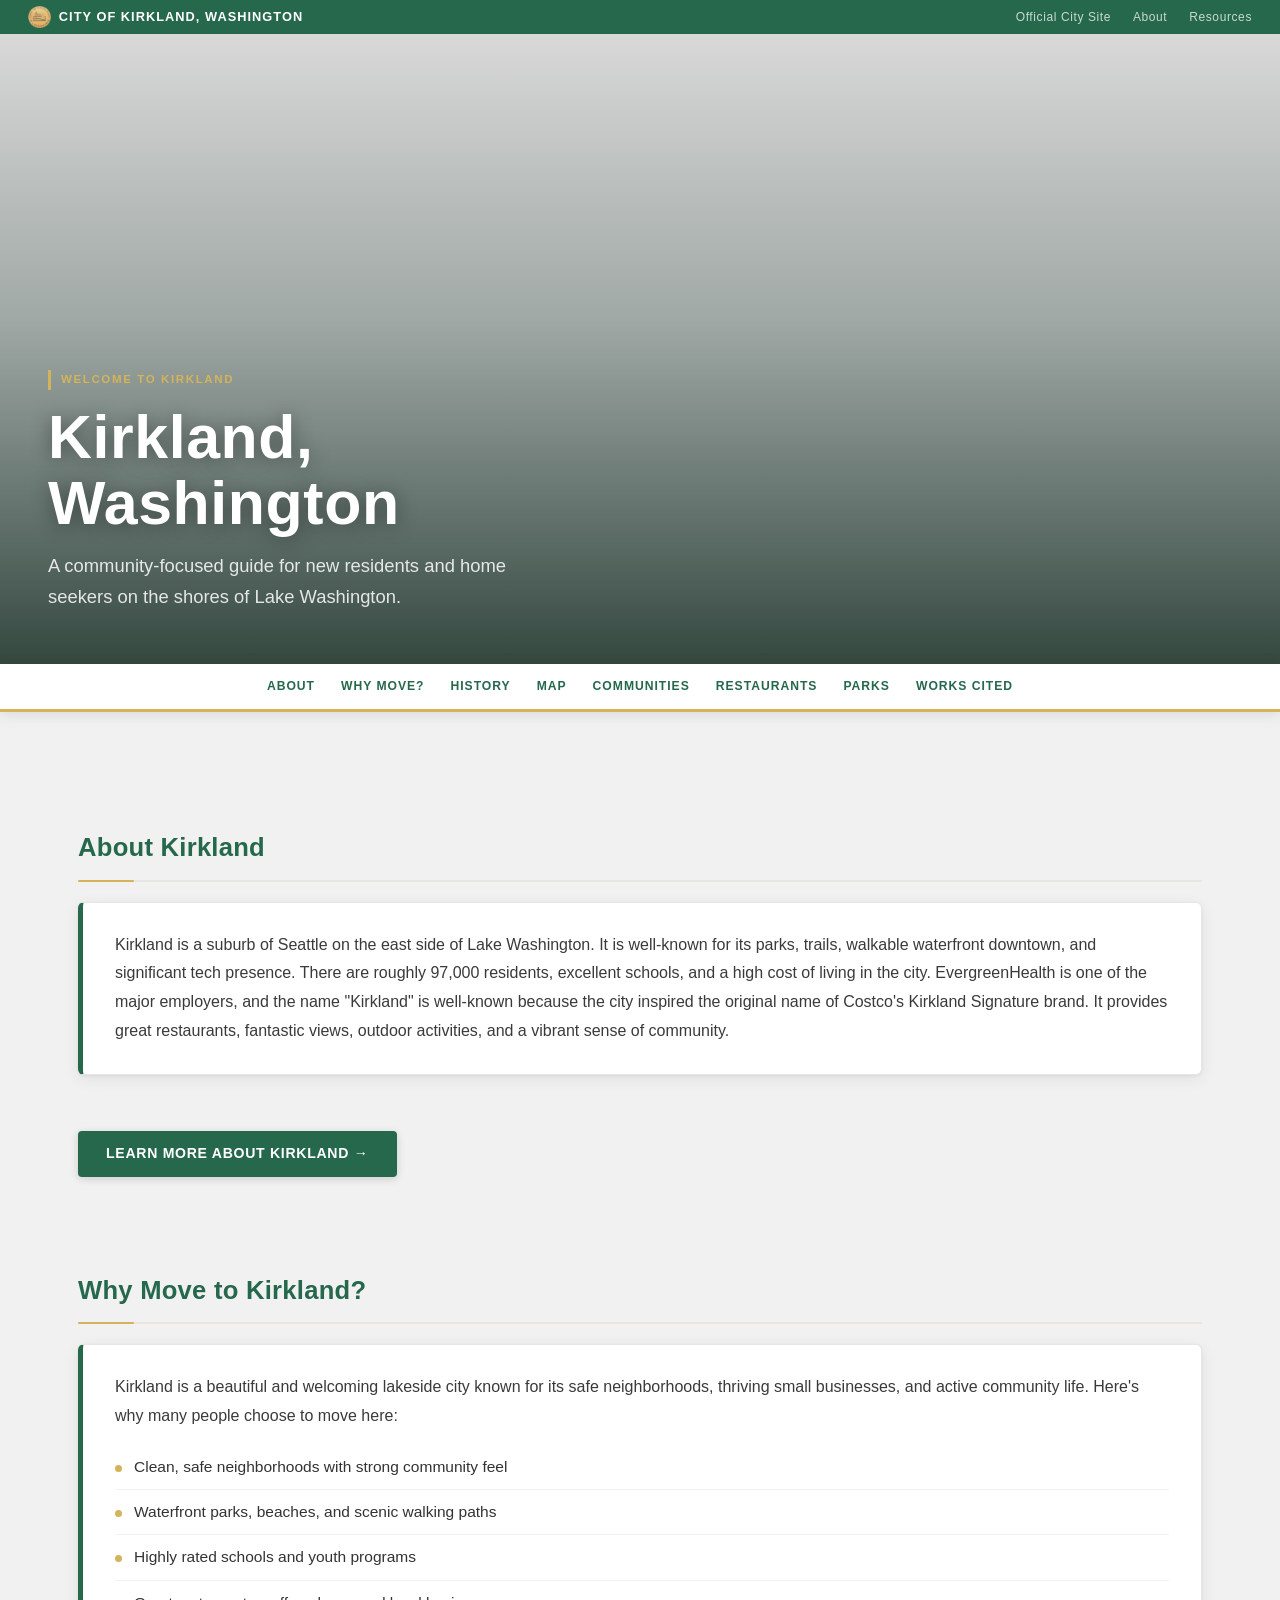
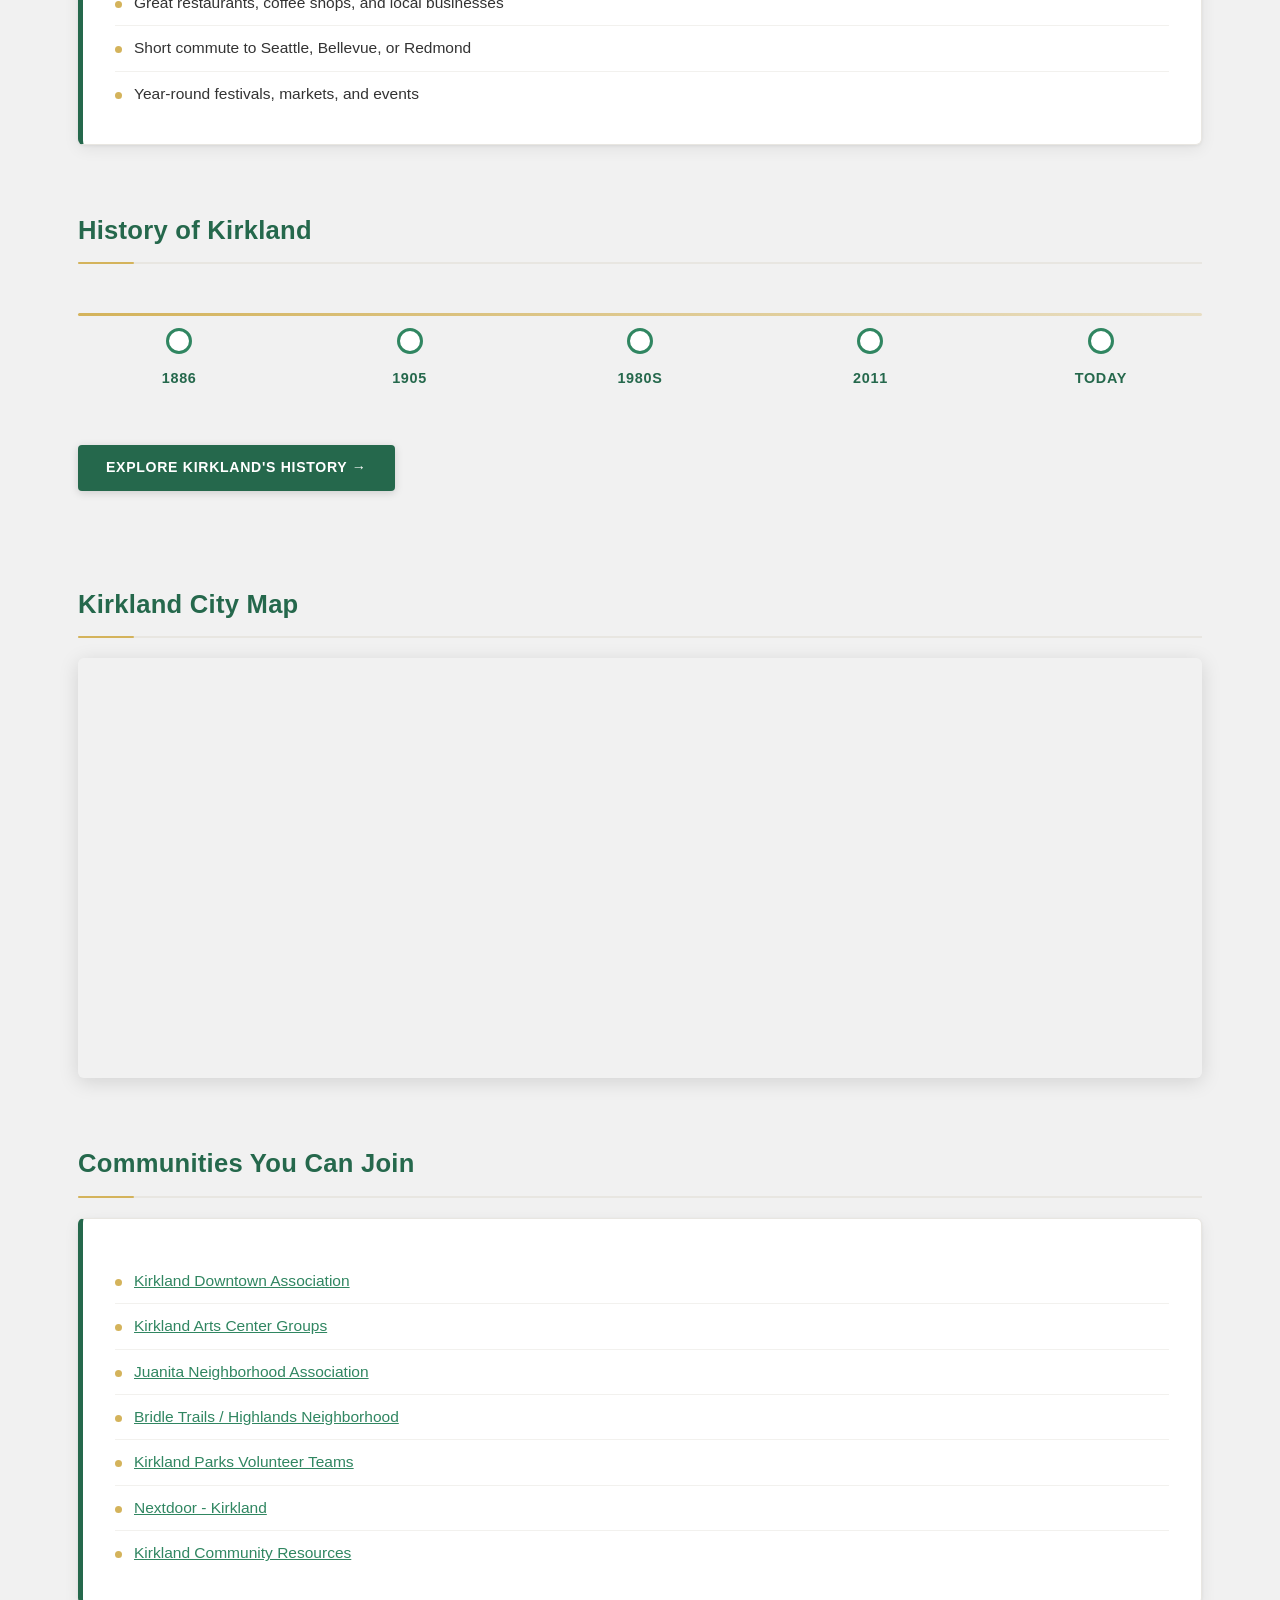
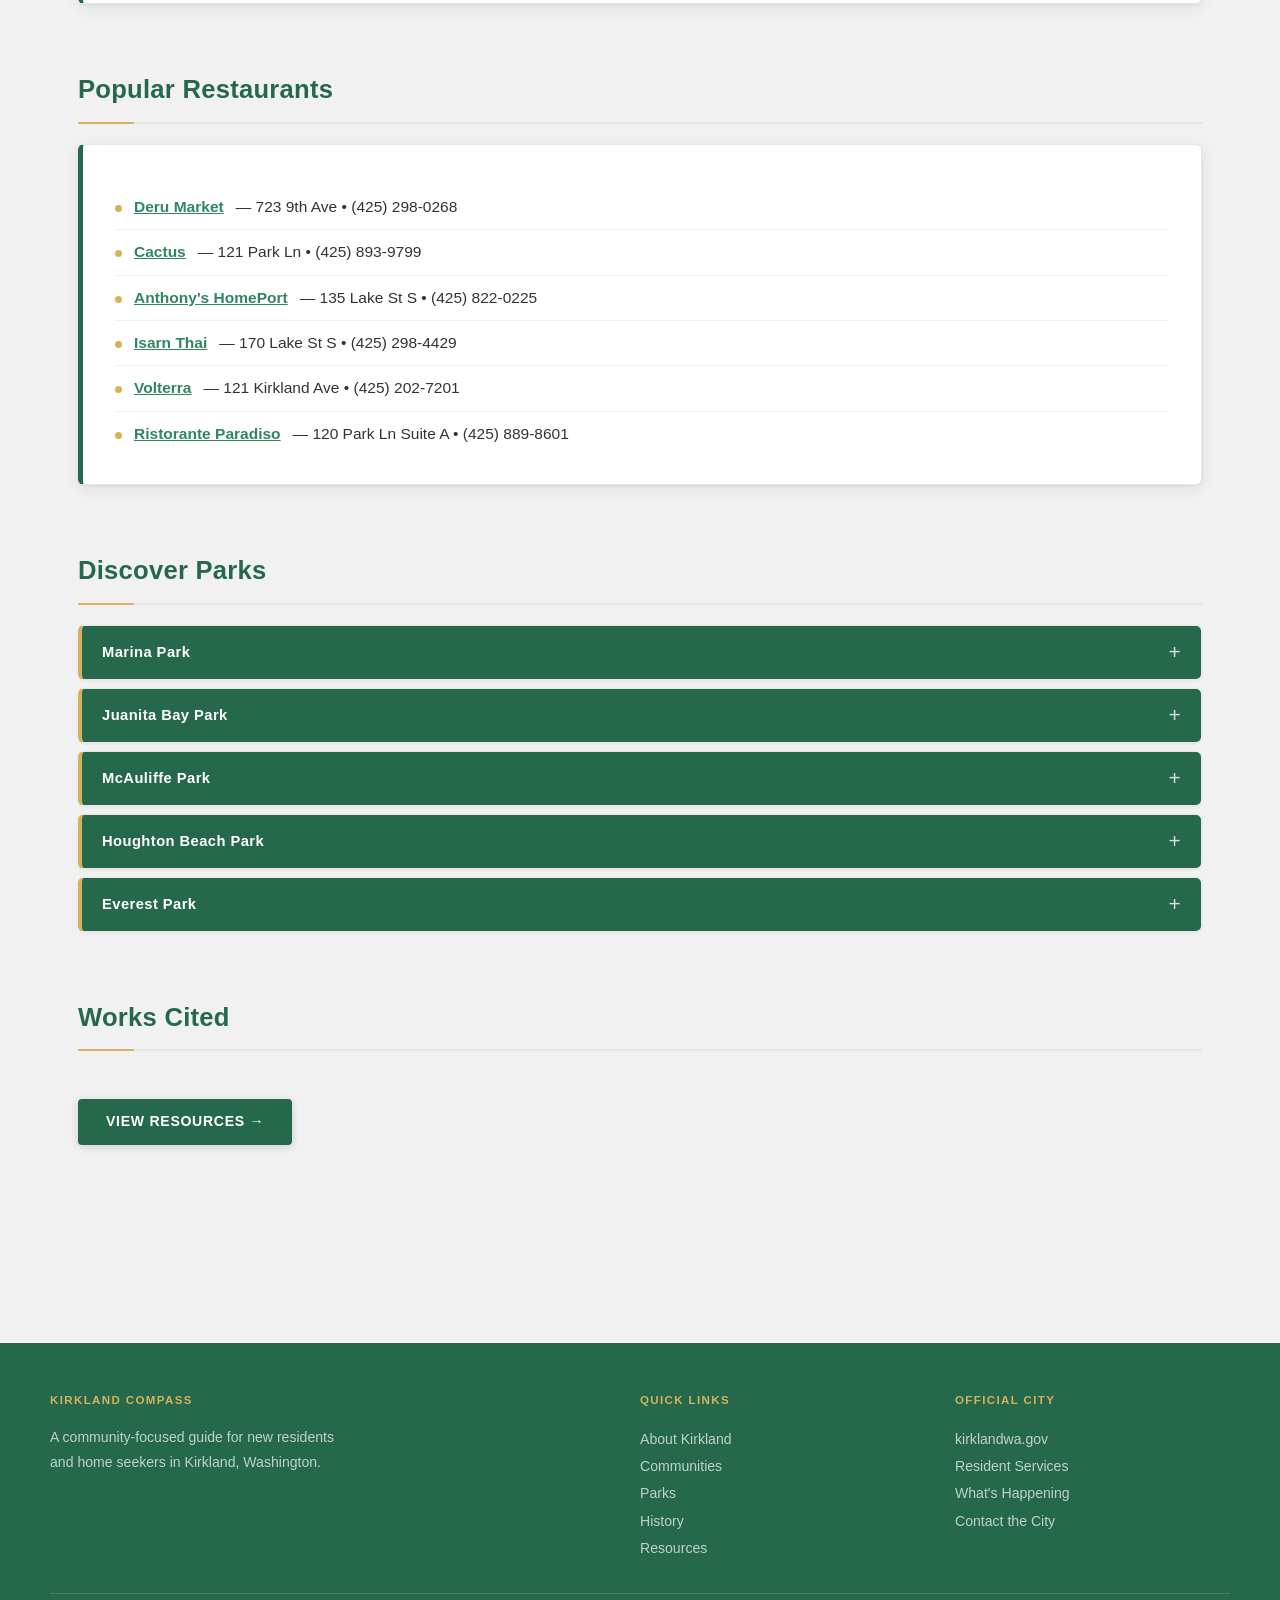
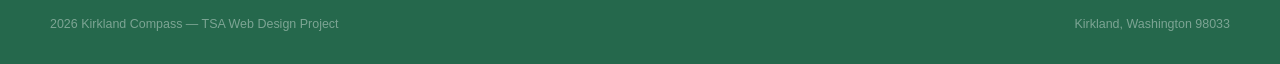
==== index.html @ 3b0090de "Update index.html" ====
<!DOCTYPE html>
<html lang="en">
<head>
  <meta charset="UTF-8">
  <meta name="viewport" content="width=device-width, initial-scale=1.0">
  <link rel="icon" type="image/jpg" href="KirkSeal.png">
  <link rel="stylesheet" href="style.css">
  <title>Kirkland Compass</title>
  <style>
    .about-btn-wrapper { margin-top: 28px; }
    .timeline-item p { display: none; }
    .timeline-item.active p { display: block; }
  </style>
</head>

<body class="home">

<!-- Top utility bar -->
<div class="topbar">
  <div class="topbar-left">
    <img src="KirkSeal.png" alt="Kirkland Seal">
    <span>City of Kirkland, Washington</span>
  </div>
  <div>
    <a href="https://www.kirklandwa.gov" target="_blank">Official City Site</a>
    <a href="info.html">About</a>
    <a href="resources.html">Resources</a>
  </div>
</div>

<!-- Hero -->
<header class="hero">
  <div class="hero-overlay"></div>
  <div class="hero-content">
    <span class="eyebrow">Welcome to Kirkland</span>
    <h1>Kirkland, Washington</h1>
    <p>A community-focused guide for new residents and home seekers on the shores of Lake Washington.</p>
  </div>
</header>

<!-- Subnav -->
<div class="subnav">
  <a href="#about">About</a>
  <a href="#whyMoveSection">Why Move?</a>
  <a href="#history">History</a>
  <a href="#map">Map</a>
  <a href="#communities">Communities</a>
  <a href="#restaurants">Restaurants</a>
  <a href="#parks">Parks</a>
  <a href="#worksCited">Works Cited</a>
</div>

<!-- Main content -->
<div class="wrapper">

  <h2 id="about">About Kirkland</h2>
  <div class="card-list">
    <p>
      Kirkland is a suburb of Seattle on the east side of Lake Washington. It is well-known
      for its parks, trails, walkable waterfront downtown, and significant tech presence.
      There are roughly 97,000 residents, excellent schools, and a high cost of living in the city.
      EvergreenHealth is one of the major employers, and the name "Kirkland" is well-known because
      the city inspired the original name of Costco's Kirkland Signature brand.
      It provides great restaurants, fantastic views, outdoor activities, and a vibrant sense of community.
    </p>
  </div>
  <div class="about-btn-wrapper">
    <a href="info.html" class="btn">Learn More About Kirkland →</a>
  </div>

  <h2 id="whyMoveSection">Why Move to Kirkland?</h2>
  <div class="card-list">
    <p>Kirkland is a beautiful and welcoming lakeside city known for its safe neighborhoods,
       thriving small businesses, and active community life. Here's why many people choose to move here:</p>
    <ul style="margin-top: 14px;">
      <li>Clean, safe neighborhoods with strong community feel</li>
      <li>Waterfront parks, beaches, and scenic walking paths</li>
      <li>Highly rated schools and youth programs</li>
      <li>Great restaurants, coffee shops, and local businesses</li>
      <li>Short commute to Seattle, Bellevue, or Redmond</li>
      <li>Year-round festivals, markets, and events</li>
    </ul>
  </div>

  <h2 id="history">History of Kirkland</h2>
  <div class="timeline">
    <div class="timeline-item" onclick="toggleTimeline(this)">
      <div class="circle"></div>
      <h3>1886</h3>
      <p>Kirkland was founded by Peter Kirk with plans for a steel industry on Lake Washington.</p>
    </div>
    <div class="timeline-item" onclick="toggleTimeline(this)">
      <div class="circle"></div>
      <h3>1905</h3>
      <p>Ferry access connected Kirkland to Seattle, boosting growth.</p>
    </div>
    <div class="timeline-item" onclick="toggleTimeline(this)">
      <div class="circle"></div>
      <h3>1980s</h3>
      <p>Tech companies began to take root, driving rapid expansion.</p>
    </div>
    <div class="timeline-item" onclick="toggleTimeline(this)">
      <div class="circle"></div>
      <h3>2011</h3>
      <p>Annexation of surrounding neighborhoods increased population and area.</p>
    </div>
    <div class="timeline-item" onclick="toggleTimeline(this)">
      <div class="circle"></div>
      <h3>Today</h3>
      <p>Kirkland is home to diverse communities, businesses, waterfront recreation, and strong neighborhood connections.</p>
    </div>
  </div>
  <a href="history.html" class="btn">Explore Kirkland's History →</a>

  <h2 id="map">Kirkland City Map</h2>
  <div class="map-box">
    <iframe class="map"
      src="https://www.google.com/maps/embed?pb=!1m18!1m12!1m3!1d26882.363694387897!2d-122.2169586!3d47.6859576!2m3!1f0!2f0!3f0!3m2!1i1024!2i768!4f13.1!3m3!1m2!1s0x54906dabebbd6bbb%3A0x77db7c2a5c1f98ad!2sKirkland%2C%20WA!5e0!3m2!1sen!2sus!4v1731880000000!5m2!1sen!2sus">
    </iframe>
  </div>

  <h2 id="communities">Communities You Can Join</h2>
  <div class="card-list">
    <ul>
      <li><a href="https://kirklanddowntown.org/" target="_blank">Kirkland Downtown Association</a></li>
      <li><a href="https://www.kirklandartscenter.org/" target="_blank">Kirkland Arts Center Groups</a></li>
      <li><a href="https://www.juanitaneighborhood.com/" target="_blank">Juanita Neighborhood Association</a></li>
      <li><a href="https://bridletrails.org/" target="_blank">Bridle Trails / Highlands Neighborhood</a></li>
      <li><a href="https://www.kirklandwa.gov/departments/parks-community-services/volunteer" target="_blank">Kirkland Parks Volunteer Teams</a></li>
      <li><a href="https://nextdoor.com" target="_blank">Nextdoor - Kirkland</a></li>
      <li><a href="https://www.kirklandwa.gov/Government/Departments/Parks-and-Community-Services/Recreation-Programs-Services/50-Activities-and-Services/Community-Resources" target="_blank">Kirkland Community Resources</a></li>
    </ul>
  </div>

  <h2 id="restaurants">Popular Restaurants</h2>
  <div class="card-list">
    <ul>
      <li><strong><a href="https://www.derumarket.com" target="_blank">Deru Market</a></strong> — 723 9th Ave • (425) 298-0268</li>
      <li><strong><a href="https://www.cactusrestaurants.com/location/locations-kirkland" target="_blank">Cactus</a></strong> — 121 Park Ln • (425) 893-9799</li>
      <li><strong><a href="https://www.anthonys.com/restaurant/anthonys-homeport-kirkland/" target="_blank">Anthony's HomePort</a></strong> — 135 Lake St S • (425) 822-0225</li>
      <li><strong><a href="https://isarnkitchen.com" target="_blank">Isarn Thai</a></strong> — 170 Lake St S • (425) 298-4429</li>
      <li><strong><a href="https://volterrakirkland.com" target="_blank">Volterra</a></strong> — 121 Kirkland Ave • (425) 202-7201</li>
      <li><strong><a href="https://ristoranteparadiso.com" target="_blank">Ristorante Paradiso</a></strong> — 120 Park Ln Suite A • (425) 889-8601</li>
    </ul>
  </div>

  <h2 id="parks">Discover Parks</h2>

  <div class="accordion">
    <input type="checkbox" id="accordion1" />
    <label for="accordion1">Marina Park</label>
    <div class="accordion-content">
      <p>Marina Park features a sandy beach, boat launch, public art and a beautiful open-air pavilion as well as summer concerts and magnificent views. 25 Lakeshore Plaza Drive, Kirkland 98033</p>
    </div>
  </div>
  <div class="accordion">
    <input type="checkbox" id="accordion2" />
    <label for="accordion2">Juanita Bay Park</label>
    <div class="accordion-content">
      <p>Juanita Bay Park features flora, fauna, views of Forbes Creek Wetland, Juanita Beach, and Juanita Bay. 2201 Market St, Kirkland 98033</p>
    </div>
  </div>
  <div class="accordion">
    <input type="checkbox" id="accordion3" />
    <label for="accordion3">McAuliffe Park</label>
    <div class="accordion-content">
      <p>McAuliffe Park is located on a historic farm site in Kirkland's Juanita neighborhood. 10824 NE 116 Street, Kirkland 98034</p>
    </div>
  </div>
  <div class="accordion">
    <input type="checkbox" id="accordion4" />
    <label for="accordion4">Houghton Beach Park</label>
    <div class="accordion-content">
      <p>A waterfront community park located in Kirkland's Lakeview neighborhood. 5811 Lake Washington Blvd, Kirkland 98033</p>
    </div>
  </div>
  <div class="accordion">
    <input type="checkbox" id="accordion5" />
    <label for="accordion5">Everest Park</label>
    <div class="accordion-content">
      <p>Everest Park is a community park with many amenities, including pickleball courts, ballfields, a playground, and a picnic shelter. 500 8th St S, Kirkland 98033</p>
    </div>
  </div>

  <h2 id="worksCited">Works Cited</h2>
  <a href="resources.html" class="btn">View Resources →</a>

</div>

<!-- Footer -->
<footer class="site-footer">
  <div class="footer-inner">
    <div>
      <h4>Kirkland Compass</h4>
      <p>A community-focused guide for new residents<br>and home seekers in Kirkland, Washington.</p>
    </div>
    <div>
      <h4>Quick Links</h4>
      <ul>
        <li><a href="#about">About Kirkland</a></li>
        <li><a href="#communities">Communities</a></li>
        <li><a href="#parks">Parks</a></li>
        <li><a href="history.html">History</a></li>
        <li><a href="resources.html">Resources</a></li>
      </ul>
    </div>
    <div>
      <h4>Official City</h4>
      <ul>
        <li><a href="https://www.kirklandwa.gov" target="_blank">kirklandwa.gov</a></li>
        <li><a href="https://www.kirklandwa.gov/Resident" target="_blank">Resident Services</a></li>
        <li><a href="https://www.kirklandwa.gov/Whats-Happening" target="_blank">What's Happening</a></li>
        <li><a href="https://www.kirklandwa.gov/Government/Contact-Us" target="_blank">Contact the City</a></li>
      </ul>
    </div>
  </div>
  <div class="footer-bottom">
    <span>2026 Kirkland Compass — TSA Web Design Project</span>
    <span>Kirkland, Washington 98033</span>
  </div>
</footer>

<script>
function toggleTimeline(item) {
  item.classList.toggle("active");
}
</script>

</body>
</html>
---- style.css ----
* {
  margin: 0;
  padding: 0;
  box-sizing: border-box;
}

:root {
  --green: #1f4d3a;
  --green-light: #2f6c52;
  --gold: #d4b35b;
  --soft-bg: #f7f7f5;
  --text: #2a2a2a;
  --subnav-height: 48px;
}

body {
  font-family: "Segoe UI", Tahoma, Geneva, Verdana, sans-serif;
  background: var(--soft-bg);
  color: var(--text);
  line-height: 1.7;
}

/* ── Scroll offset fix ───────────────────────────────────────── */
h2[id] {
  scroll-margin-top: calc(var(--subnav-height) + 20px);
}

/* ══════════════════════════════════════════════════════════════
   TOP BAR  (mimics kirklandwa.gov's slim utility bar)
══════════════════════════════════════════════════════════════ */
.topbar {
  background: var(--green);
  color: rgba(255,255,255,0.75);
  font-size: 0.75rem;
  letter-spacing: 0.05em;
  padding: 6px 28px;
  display: flex;
  justify-content: space-between;
  align-items: center;
}

.topbar a {
  color: rgba(255,255,255,0.75);
  text-decoration: none;
  margin-left: 18px;
  transition: color 0.2s;
}

.topbar a:hover { color: var(--gold); }

.topbar-left {
  display: flex;
  align-items: center;
  gap: 8px;
}

.topbar-left img {
  height: 22px;
  width: auto;
  opacity: 0.9;
}

.topbar-left span {
  font-weight: 600;
  font-size: 0.8rem;
  color: white;
  letter-spacing: 0.08em;
  text-transform: uppercase;
}

/* ══════════════════════════════════════════════════════════════
   HERO
══════════════════════════════════════════════════════════════ */
header.hero {
  position: relative;
  height: 70vh;
  background-image: url("https://www.kirklandwa.gov/files/assets/public/v/1/images/marinapark3retouched.jpg?dimension=pageimagefullwidth&w=1140");
  background-size: cover;
  background-position: center;
  display: flex;
  align-items: flex-end;
  justify-content: flex-start;
}

body.resources header.hero {
  background-image: url('https://sandee.com/_next/image?url=https%3A%2F%2Fcdn.sandee.com%2F54395_1650_1100.avif&w=640&q=75');
}

body.history header.hero {
  background-image: url('https://www.historylink.org/Content/Media/Photos/Large/Kirkland-Avenue-Kirkland-ca-1930.jpg');
}

body.info header.hero {
  background-image: url('https://explore-kirkland.s3.amazonaws.com/images/main-images/202206_Kirkland_Downtown_Aerial_NeirChris_0820_74346e7f-d746-4094-87b5-46748b6c948f.jpg?v=1761868730');
}

.hero-overlay {
  position: absolute;
  inset: 0;
  background: linear-gradient(
    to top,
    rgba(10, 35, 25, 0.82) 0%,
    rgba(10, 35, 25, 0.35) 55%,
    rgba(0,0,0,0.1) 100%
  );
}

.hero-content {
  position: relative;
  color: white;
  max-width: 700px;
  padding: 0 48px 52px;
}

.hero-content .eyebrow {
  display: inline-block;
  font-size: 0.72rem;
  font-weight: 700;
  letter-spacing: 0.14em;
  text-transform: uppercase;
  color: var(--gold);
  border-left: 3px solid var(--gold);
  padding-left: 10px;
  margin-bottom: 14px;
}

.hero-content h1 {
  font-size: clamp(2.4rem, 5vw, 3.8rem);
  font-weight: 700;
  line-height: 1.1;
  margin-bottom: 14px;
  letter-spacing: 0.01em;
  text-shadow: 0 2px 20px rgba(0,0,0,0.4);
}

.hero-content p {
  font-size: clamp(0.95rem, 1.8vw, 1.15rem);
  color: rgba(255,255,255,0.85);
  max-width: 520px;
  line-height: 1.65;
}

/* ══════════════════════════════════════════════════════════════
   SUBNAV
══════════════════════════════════════════════════════════════ */
.subnav {
  height: var(--subnav-height);
  background: white;
  border-bottom: 3px solid var(--gold);
  display: flex;
  align-items: center;
  justify-content: center;
  gap: 2px;
  position: sticky;
  top: 0;
  z-index: 999;
  box-shadow: 0 2px 14px rgba(0,0,0,0.1);
}

.subnav a {
  font-size: 0.76rem;
  font-weight: 700;
  letter-spacing: 0.08em;
  text-transform: uppercase;
  color: var(--green);
  text-decoration: none;
  position: relative;
  padding: 0 12px;
  height: 100%;
  display: flex;
  align-items: center;
  transition: color 0.2s, background 0.2s;
  border-bottom: 3px solid transparent;
  margin-bottom: -3px;
}

.subnav a:hover {
  color: var(--green);
  background: rgba(31, 77, 58, 0.06);
  border-bottom-color: var(--gold);
}

/* ══════════════════════════════════════════════════════════════
   WRAPPER
══════════════════════════════════════════════════════════════ */
.wrapper {
  max-width: 1180px;
  margin: auto;
  padding: 50px 28px 90px;
}

/* ══════════════════════════════════════════════════════════════
   SECTION HEADINGS  — city-gov style label + rule
══════════════════════════════════════════════════════════════ */
h2 {
  color: var(--green);
  margin-top: 64px;
  margin-bottom: 20px;
  font-size: 1.6rem;
  font-weight: 700;
  letter-spacing: 0.01em;
  display: flex;
  align-items: center;
  gap: 14px;
  padding-bottom: 10px;
  border-bottom: 2px solid #e8e6e1;
  position: relative;
}

h2::after {
  content: '';
  position: absolute;
  bottom: -2px;
  left: 0;
  width: 56px;
  height: 2px;
  background: var(--gold);
  border-radius: 2px;
}

/* ══════════════════════════════════════════════════════════════
   LINKS
══════════════════════════════════════════════════════════════ */
a {
  color: var(--green-light);
  transition: color 0.2s ease;
}

a:hover { color: var(--green); }

/* ══════════════════════════════════════════════════════════════
   CARDS  — cleaner, more official look
══════════════════════════════════════════════════════════════ */
.card-list,
.card-list-info {
  background: white;
  padding: 28px 32px;
  border-radius: 6px;
  box-shadow: 0 1px 3px rgba(0,0,0,0.06), 0 4px 16px rgba(0,0,0,0.07);
  border-left: 5px solid var(--green);
  border-top: 1px solid #e8e6e1;
  border-right: 1px solid #e8e6e1;
  border-bottom: 1px solid #e8e6e1;
}

.card-list p {
  font-size: 1rem;
  line-height: 1.8;
  color: #3a3a3a;
}

.card-list ul {
  list-style: none;
  margin: 12px 0 0 0;
}

.card-list ul li {
  padding: 9px 0;
  border-bottom: 1px solid #f2f1ee;
  font-size: 0.97rem;
  display: flex;
  align-items: baseline;
  gap: 12px;
  color: #333;
}

.card-list ul li::before {
  content: '';
  display: inline-block;
  width: 7px;
  height: 7px;
  border-radius: 50%;
  background: var(--gold);
  flex-shrink: 0;
  margin-top: 2px;
}

.card-list ul li:last-child { border-bottom: none; }

.card-list-info {
  margin-top: -60px;
  position: relative;
  z-index: 1;
}

/* ══════════════════════════════════════════════════════════════
   TIMELINE
══════════════════════════════════════════════════════════════ */
.timeline {
  position: relative;
  padding: 44px 0 20px;
  display: flex;
  justify-content: space-between;
  align-items: flex-start;
  margin-top: 20px;
}

.timeline::before {
  content: "";
  position: absolute;
  top: 29px;
  left: 0;
  width: 100%;
  height: 3px;
  background: linear-gradient(to right, var(--gold), rgba(212,179,91,0.3));
  border-radius: 2px;
}

.timeline-item {
  position: relative;
  width: 18%;
  text-align: center;
  cursor: pointer;
}

.timeline-item .circle {
  width: 26px;
  height: 26px;
  background: white;
  border: 3px solid var(--green-light);
  border-radius: 50%;
  margin: 0 auto 12px;
  transition: transform 0.3s, background 0.3s, border-color 0.3s, box-shadow 0.3s;
  position: relative;
  z-index: 1;
}

.timeline-item:hover .circle {
  box-shadow: 0 0 0 5px rgba(47,108,82,0.15);
}

.timeline-item.active .circle {
  transform: scale(1.3);
  background: var(--green);
  border-color: var(--green);
  box-shadow: 0 0 0 5px rgba(47,108,82,0.2);
}

.timeline-item h3 {
  font-size: 0.9rem;
  font-weight: 700;
  letter-spacing: 0.05em;
  margin-bottom: 6px;
  color: var(--green);
  text-transform: uppercase;
}

.timeline-item p {
  display: none;
  font-size: 0.85rem;
  line-height: 1.6;
  padding: 10px 12px;
  background: white;
  border-radius: 6px;
  border: 1px solid rgba(212,179,91,0.5);
  border-left: 3px solid var(--gold);
  margin-top: 10px;
  box-shadow: 0 2px 10px rgba(0,0,0,0.08);
  text-align: left;
}

.timeline-item.active p { display: block; }

/* ══════════════════════════════════════════════════════════════
   MAP
══════════════════════════════════════════════════════════════ */
.map-box { margin-top: 20px; }

.map {
  width: 100%;
  height: 420px;
  border-radius: 6px;
  border: none;
  box-shadow: 0 4px 20px rgba(0,0,0,0.13);
  display: block;
}

/* ══════════════════════════════════════════════════════════════
   ACCORDION  — clean gov-style panels
══════════════════════════════════════════════════════════════ */
.accordion {
  background: white;
  border-radius: 6px;
  margin-bottom: 8px;
  box-shadow: 0 1px 3px rgba(0,0,0,0.06);
  border-left: 4px solid var(--gold);
  border-top: 1px solid #e8e6e1;
  border-right: 1px solid #e8e6e1;
  border-bottom: 1px solid #e8e6e1;
  overflow: hidden;
  transition: box-shadow 0.2s;
}

.accordion:hover {
  box-shadow: 0 3px 12px rgba(0,0,0,0.1);
}

.accordion input { display: none; }

.accordion label {
  display: flex;
  align-items: center;
  justify-content: space-between;
  background: var(--green);
  color: white;
  padding: 14px 20px;
  cursor: pointer;
  font-size: 0.92rem;
  font-weight: 600;
  letter-spacing: 0.03em;
  transition: background 0.2s;
}

.accordion label::after {
  content: '+';
  font-size: 1.3rem;
  font-weight: 300;
  line-height: 1;
  transition: transform 0.3s ease;
  opacity: 0.8;
  flex-shrink: 0;
}

.accordion input:checked + label {
  background: var(--green-light);
}

.accordion input:checked + label::after {
  transform: rotate(45deg);
}

.accordion label:hover { background: var(--green-light); }

.accordion-content {
  max-height: 0;
  overflow: hidden;
  opacity: 0;
  padding: 0 22px;
  background: #fafaf8;
  transition: max-height 0.4s ease, opacity 0.3s ease, padding 0.3s ease;
  font-size: 0.95rem;
  color: #444;
  line-height: 1.7;
}

.accordion input:checked + label + .accordion-content {
  max-height: 400px;
  opacity: 1;
  padding: 16px 22px;
  border-top: 1px solid #eeede9;
}

/* ══════════════════════════════════════════════════════════════
   BUTTON
══════════════════════════════════════════════════════════════ */
.btn {
  display: inline-flex;
  align-items: center;
  gap: 6px;
  text-decoration: none;
  background: var(--green);
  color: white;
  padding: 11px 28px;
  margin: 28px 0;
  border-radius: 4px;
  font-weight: 600;
  font-size: 0.88rem;
  letter-spacing: 0.05em;
  text-transform: uppercase;
  transition: background 0.25s, transform 0.2s, box-shadow 0.2s;
  box-shadow: 0 2px 8px rgba(0,0,0,0.15);
}

.btn:hover {
  background: var(--green-light);
  color: white;
  transform: translateY(-2px);
  box-shadow: 0 5px 16px rgba(0,0,0,0.18);
}

/* ══════════════════════════════════════════════════════════════
   CENTER / GALLERY / CAPTIONS
══════════════════════════════════════════════════════════════ */
.center { text-align: center; padding: 20px; }

.gallery-container {
  max-width: 1000px;
  margin: 40px auto;
  padding: 0 20px;
}

.gallery-grid {
  display: grid;
  grid-template-columns: repeat(auto-fit, minmax(220px, 1fr));
  gap: 20px;
}

.gallery-grid img {
  width: 100%;
  height: 200px;
  object-fit: cover;
  border-radius: 6px;
  transition: transform 0.3s ease, box-shadow 0.3s ease;
  box-shadow: 0 2px 8px rgba(0,0,0,0.1);
}

.gallery-grid img:hover {
  transform: scale(1.03);
  box-shadow: 0 8px 24px rgba(0,0,0,0.16);
}

figcaption {
  margin-top: 8px;
  font-size: 0.85rem;
  color: #666;
  letter-spacing: 0.01em;
}

/* ══════════════════════════════════════════════════════════════
   WORKS CITED
══════════════════════════════════════════════════════════════ */
.works-cited {
  margin-top: 40px;
  border-top: 2px solid #ddd;
  padding-top: 20px;
}

.works-cited ul { padding-left: 20px; }

/* ══════════════════════════════════════════════════════════════
   FOOTER  — city-style footer
══════════════════════════════════════════════════════════════ */
footer.site-footer {
  background: var(--green);
  color: rgba(255,255,255,0.7);
  padding: 48px 28px 28px;
  margin-top: 80px;
}

footer.site-footer .footer-inner {
  max-width: 1180px;
  margin: auto;
  display: grid;
  grid-template-columns: 2fr 1fr 1fr;
  gap: 40px;
  padding-bottom: 32px;
  border-bottom: 1px solid rgba(255,255,255,0.15);
}

footer.site-footer h4 {
  color: var(--gold);
  font-size: 0.72rem;
  font-weight: 700;
  letter-spacing: 0.12em;
  text-transform: uppercase;
  margin-bottom: 14px;
}

footer.site-footer p,
footer.site-footer a {
  font-size: 0.88rem;
  color: rgba(255,255,255,0.7);
  line-height: 1.8;
  text-decoration: none;
}

footer.site-footer a:hover { color: var(--gold); }

footer.site-footer ul {
  list-style: none;
}

footer.site-footer ul li a {
  font-size: 0.88rem;
}

footer.site-footer .footer-bottom {
  max-width: 1180px;
  margin: 20px auto 0;
  display: flex;
  justify-content: space-between;
  align-items: center;
  font-size: 0.78rem;
  color: rgba(255,255,255,0.4);
}

/* ══════════════════════════════════════════════════════════════
   PAGE THEMES
══════════════════════════════════════════════════════════════ */
body.home,
body.info {
  --green: #25684c;
  --green-light: #308661;
  --gold: #d4b35b;
  --soft-bg: #f1f1f1;
  --text: #1f2f3a;
}

body.history {
  --green: #111111;
  --green-light: #333333;
  --gold: #888888;
  --soft-bg: #f1f1f1;
  --text: #111111;
}

body.resources {
  --green: #2e8b57;
  --green-light: #3cb371;
  --gold: #4da6ff;
  --soft-bg: #f1f1f1;
  --text: #1f2f3a;
}

/* ══════════════════════════════════════════════════════════════
   RESPONSIVE
══════════════════════════════════════════════════════════════ */
@media (max-width: 768px) {
  .topbar { display: none; }
  .hero-content { padding: 0 24px 40px; }
  .subnav { gap: 0; overflow-x: auto; justify-content: flex-start; padding: 0 12px; }
  .subnav a { font-size: 0.7rem; padding: 0 8px; white-space: nowrap; }
  footer.site-footer .footer-inner { grid-template-columns: 1fr; gap: 24px; }
  footer.site-footer .footer-bottom { flex-direction: column; gap: 8px; text-align: center; }
}
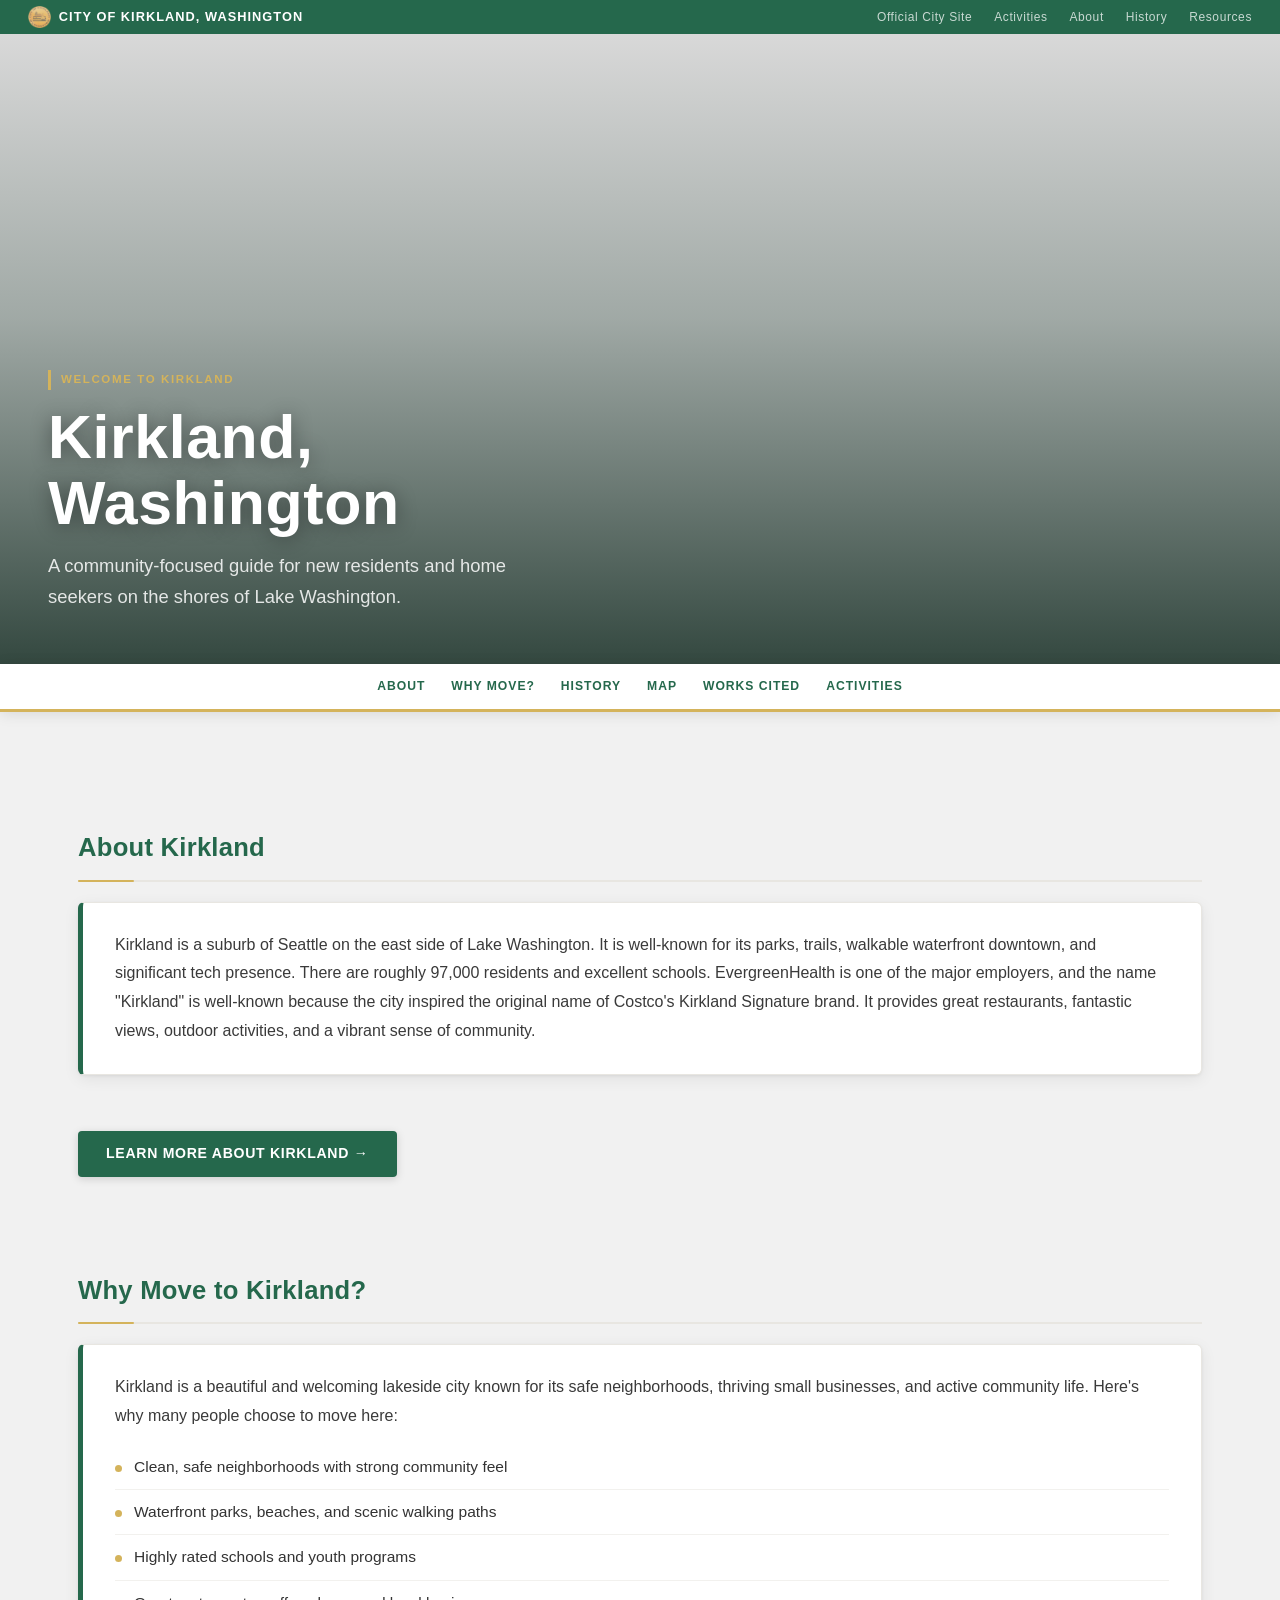
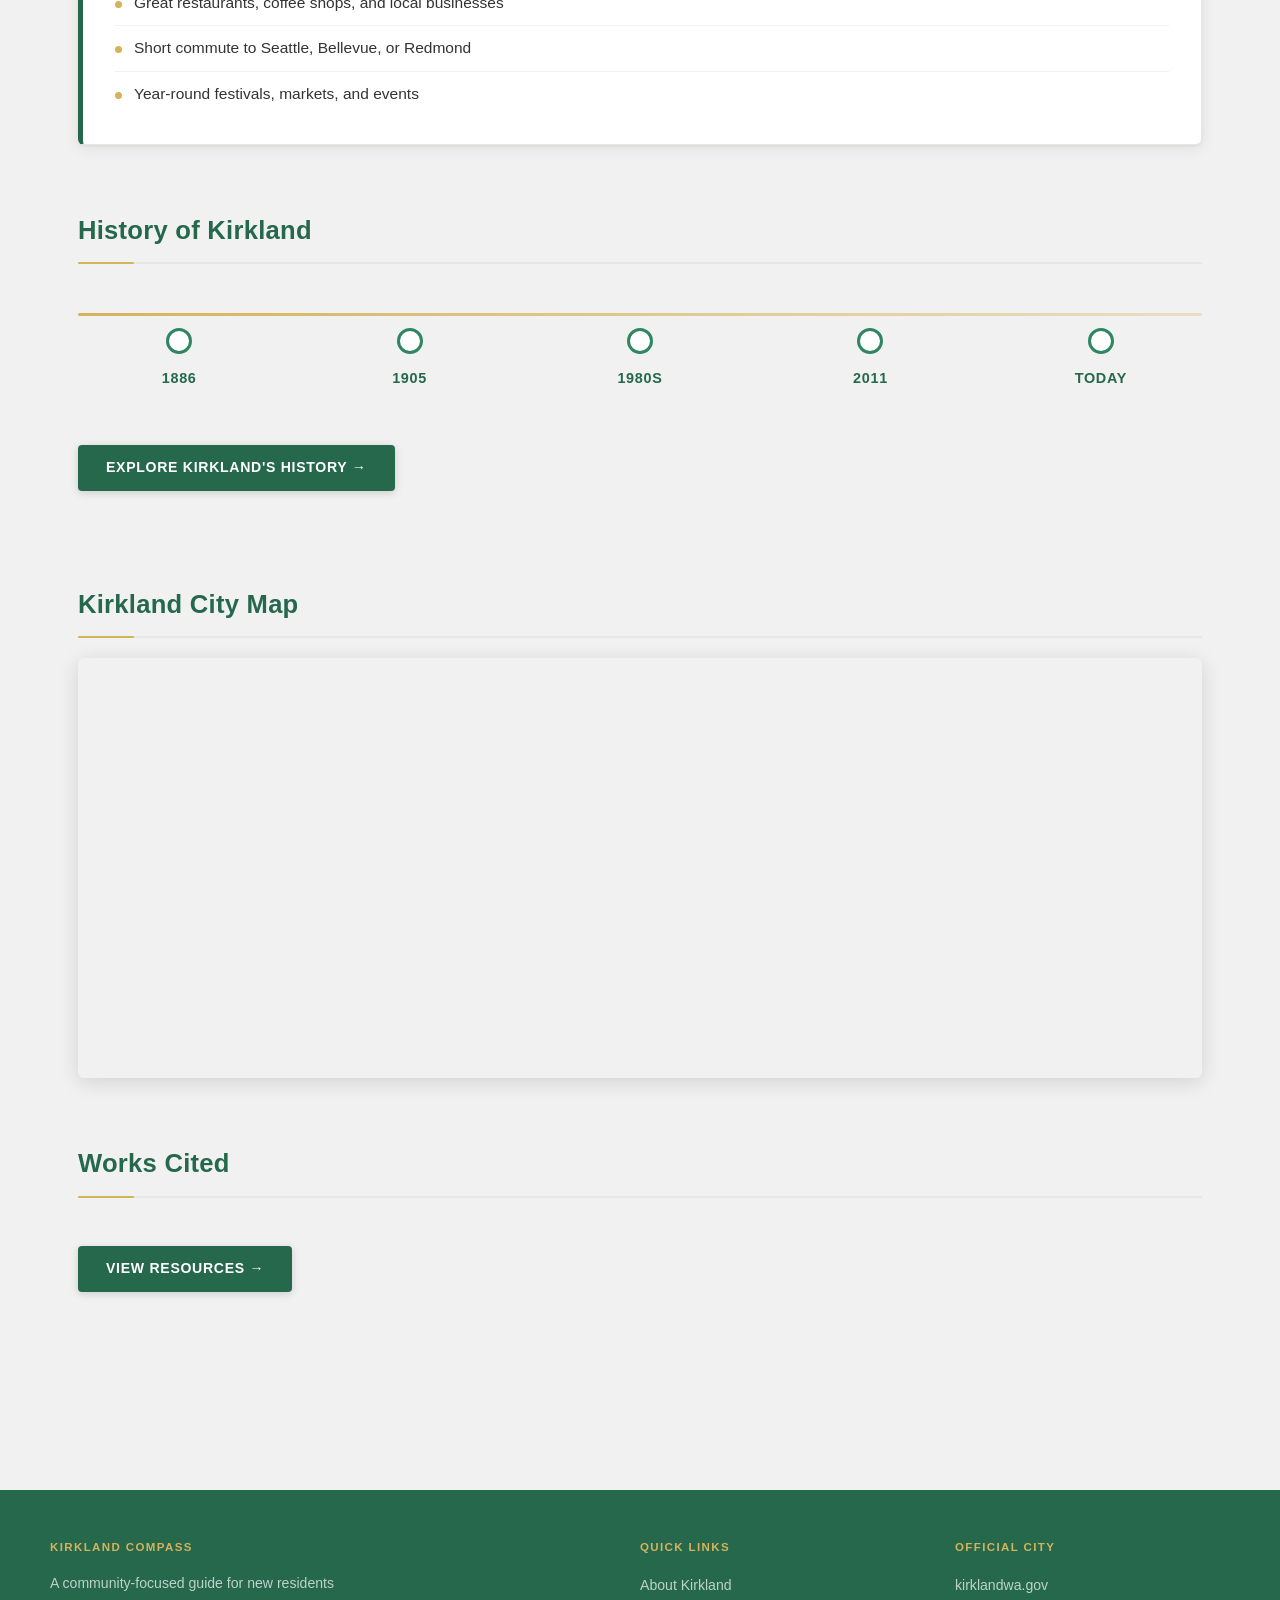
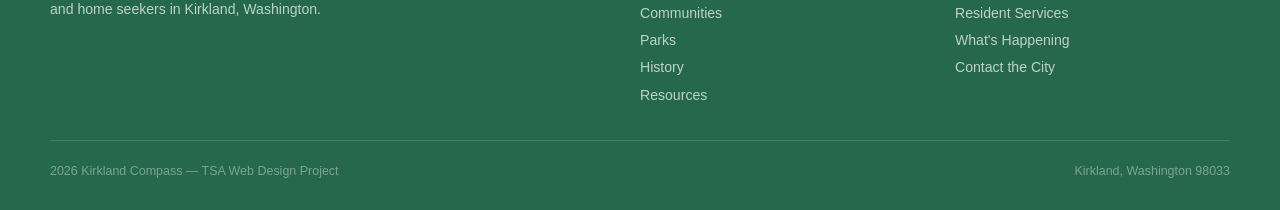
==== commit 94766ccd: "Update index.html" ====
--- a/index.html
+++ b/index.html
@@ -15,7 +15,6 @@
 
 <body class="home">
 
-<!-- Top utility bar -->
 <div class="topbar">
   <div class="topbar-left">
     <img src="KirkSeal.png" alt="Kirkland Seal">
@@ -23,12 +22,13 @@
   </div>
   <div>
     <a href="https://www.kirklandwa.gov" target="_blank">Official City Site</a>
+    <a href="activities.html">Activities</a>
     <a href="info.html">About</a>
+    <a href="history.html">History</a>
     <a href="resources.html">Resources</a>
   </div>
 </div>
 
-<!-- Hero -->
 <header class="hero">
   <div class="hero-overlay"></div>
   <div class="hero-content">
@@ -38,19 +38,15 @@
   </div>
 </header>
 
-<!-- Subnav -->
 <div class="subnav">
   <a href="#about">About</a>
   <a href="#whyMoveSection">Why Move?</a>
   <a href="#history">History</a>
   <a href="#map">Map</a>
-  <a href="#communities">Communities</a>
-  <a href="#restaurants">Restaurants</a>
-  <a href="#parks">Parks</a>
   <a href="#worksCited">Works Cited</a>
+  <a href="activities.html" class="activities-link">Activities</a>
 </div>
 
-<!-- Main content -->
 <div class="wrapper">
 
   <h2 id="about">About Kirkland</h2>
@@ -58,7 +54,7 @@
     <p>
       Kirkland is a suburb of Seattle on the east side of Lake Washington. It is well-known
       for its parks, trails, walkable waterfront downtown, and significant tech presence.
-      There are roughly 97,000 residents, excellent schools, and a high cost of living in the city.
+      There are roughly 97,000 residents and excellent schools.
       EvergreenHealth is one of the major employers, and the name "Kirkland" is well-known because
       the city inspired the original name of Costco's Kirkland Signature brand.
       It provides great restaurants, fantastic views, outdoor activities, and a vibrant sense of community.
@@ -119,75 +115,11 @@
     </iframe>
   </div>
 
-  <h2 id="communities">Communities You Can Join</h2>
-  <div class="card-list">
-    <ul>
-      <li><a href="https://kirklanddowntown.org/" target="_blank">Kirkland Downtown Association</a></li>
-      <li><a href="https://www.kirklandartscenter.org/" target="_blank">Kirkland Arts Center Groups</a></li>
-      <li><a href="https://www.juanitaneighborhood.com/" target="_blank">Juanita Neighborhood Association</a></li>
-      <li><a href="https://bridletrails.org/" target="_blank">Bridle Trails / Highlands Neighborhood</a></li>
-      <li><a href="https://www.kirklandwa.gov/departments/parks-community-services/volunteer" target="_blank">Kirkland Parks Volunteer Teams</a></li>
-      <li><a href="https://nextdoor.com" target="_blank">Nextdoor - Kirkland</a></li>
-      <li><a href="https://www.kirklandwa.gov/Government/Departments/Parks-and-Community-Services/Recreation-Programs-Services/50-Activities-and-Services/Community-Resources" target="_blank">Kirkland Community Resources</a></li>
-    </ul>
-  </div>
-
-  <h2 id="restaurants">Popular Restaurants</h2>
-  <div class="card-list">
-    <ul>
-      <li><strong><a href="https://www.derumarket.com" target="_blank">Deru Market</a></strong> — 723 9th Ave • (425) 298-0268</li>
-      <li><strong><a href="https://www.cactusrestaurants.com/location/locations-kirkland" target="_blank">Cactus</a></strong> — 121 Park Ln • (425) 893-9799</li>
-      <li><strong><a href="https://www.anthonys.com/restaurant/anthonys-homeport-kirkland/" target="_blank">Anthony's HomePort</a></strong> — 135 Lake St S • (425) 822-0225</li>
-      <li><strong><a href="https://isarnkitchen.com" target="_blank">Isarn Thai</a></strong> — 170 Lake St S • (425) 298-4429</li>
-      <li><strong><a href="https://volterrakirkland.com" target="_blank">Volterra</a></strong> — 121 Kirkland Ave • (425) 202-7201</li>
-      <li><strong><a href="https://ristoranteparadiso.com" target="_blank">Ristorante Paradiso</a></strong> — 120 Park Ln Suite A • (425) 889-8601</li>
-    </ul>
-  </div>
-
-  <h2 id="parks">Discover Parks</h2>
-
-  <div class="accordion">
-    <input type="checkbox" id="accordion1" />
-    <label for="accordion1">Marina Park</label>
-    <div class="accordion-content">
-      <p>Marina Park features a sandy beach, boat launch, public art and a beautiful open-air pavilion as well as summer concerts and magnificent views. 25 Lakeshore Plaza Drive, Kirkland 98033</p>
-    </div>
-  </div>
-  <div class="accordion">
-    <input type="checkbox" id="accordion2" />
-    <label for="accordion2">Juanita Bay Park</label>
-    <div class="accordion-content">
-      <p>Juanita Bay Park features flora, fauna, views of Forbes Creek Wetland, Juanita Beach, and Juanita Bay. 2201 Market St, Kirkland 98033</p>
-    </div>
-  </div>
-  <div class="accordion">
-    <input type="checkbox" id="accordion3" />
-    <label for="accordion3">McAuliffe Park</label>
-    <div class="accordion-content">
-      <p>McAuliffe Park is located on a historic farm site in Kirkland's Juanita neighborhood. 10824 NE 116 Street, Kirkland 98034</p>
-    </div>
-  </div>
-  <div class="accordion">
-    <input type="checkbox" id="accordion4" />
-    <label for="accordion4">Houghton Beach Park</label>
-    <div class="accordion-content">
-      <p>A waterfront community park located in Kirkland's Lakeview neighborhood. 5811 Lake Washington Blvd, Kirkland 98033</p>
-    </div>
-  </div>
-  <div class="accordion">
-    <input type="checkbox" id="accordion5" />
-    <label for="accordion5">Everest Park</label>
-    <div class="accordion-content">
-      <p>Everest Park is a community park with many amenities, including pickleball courts, ballfields, a playground, and a picnic shelter. 500 8th St S, Kirkland 98033</p>
-    </div>
-  </div>
-
   <h2 id="worksCited">Works Cited</h2>
   <a href="resources.html" class="btn">View Resources →</a>
 
 </div>
 
-<!-- Footer -->
 <footer class="site-footer">
   <div class="footer-inner">
     <div>
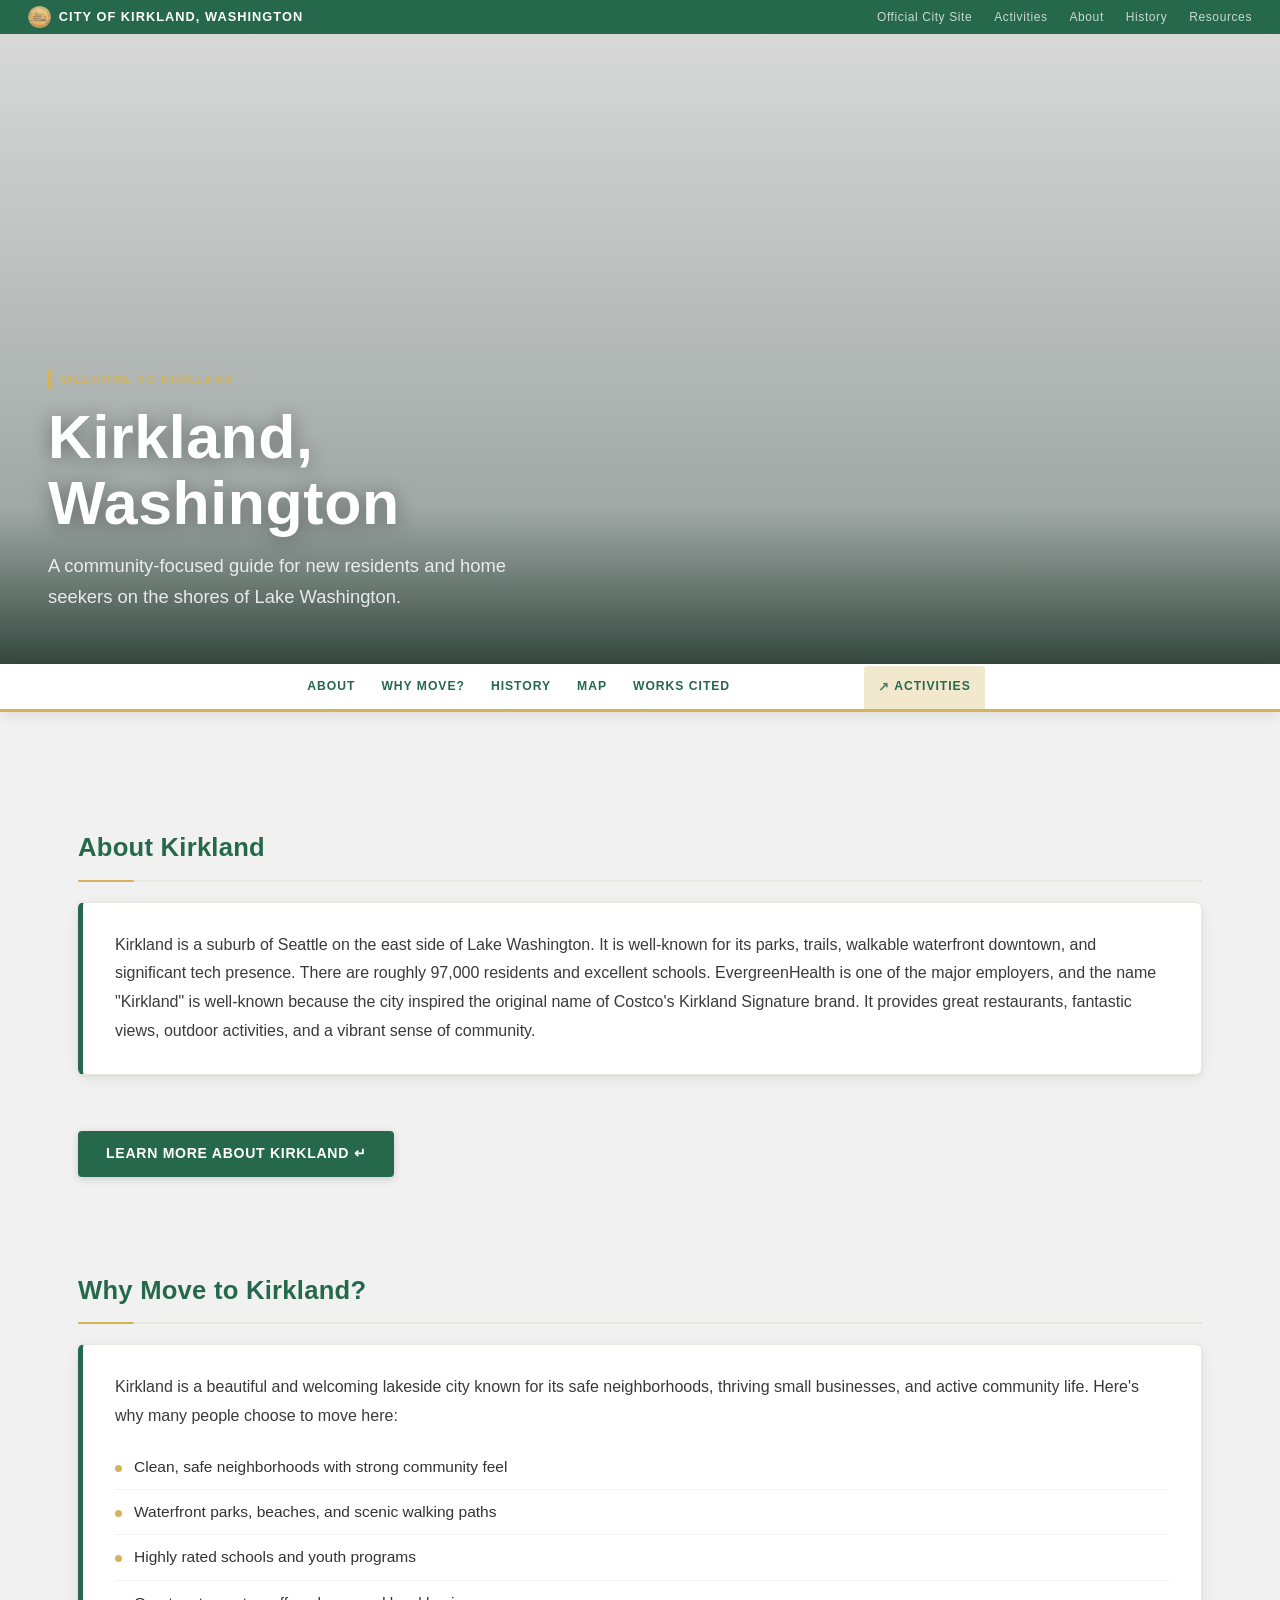
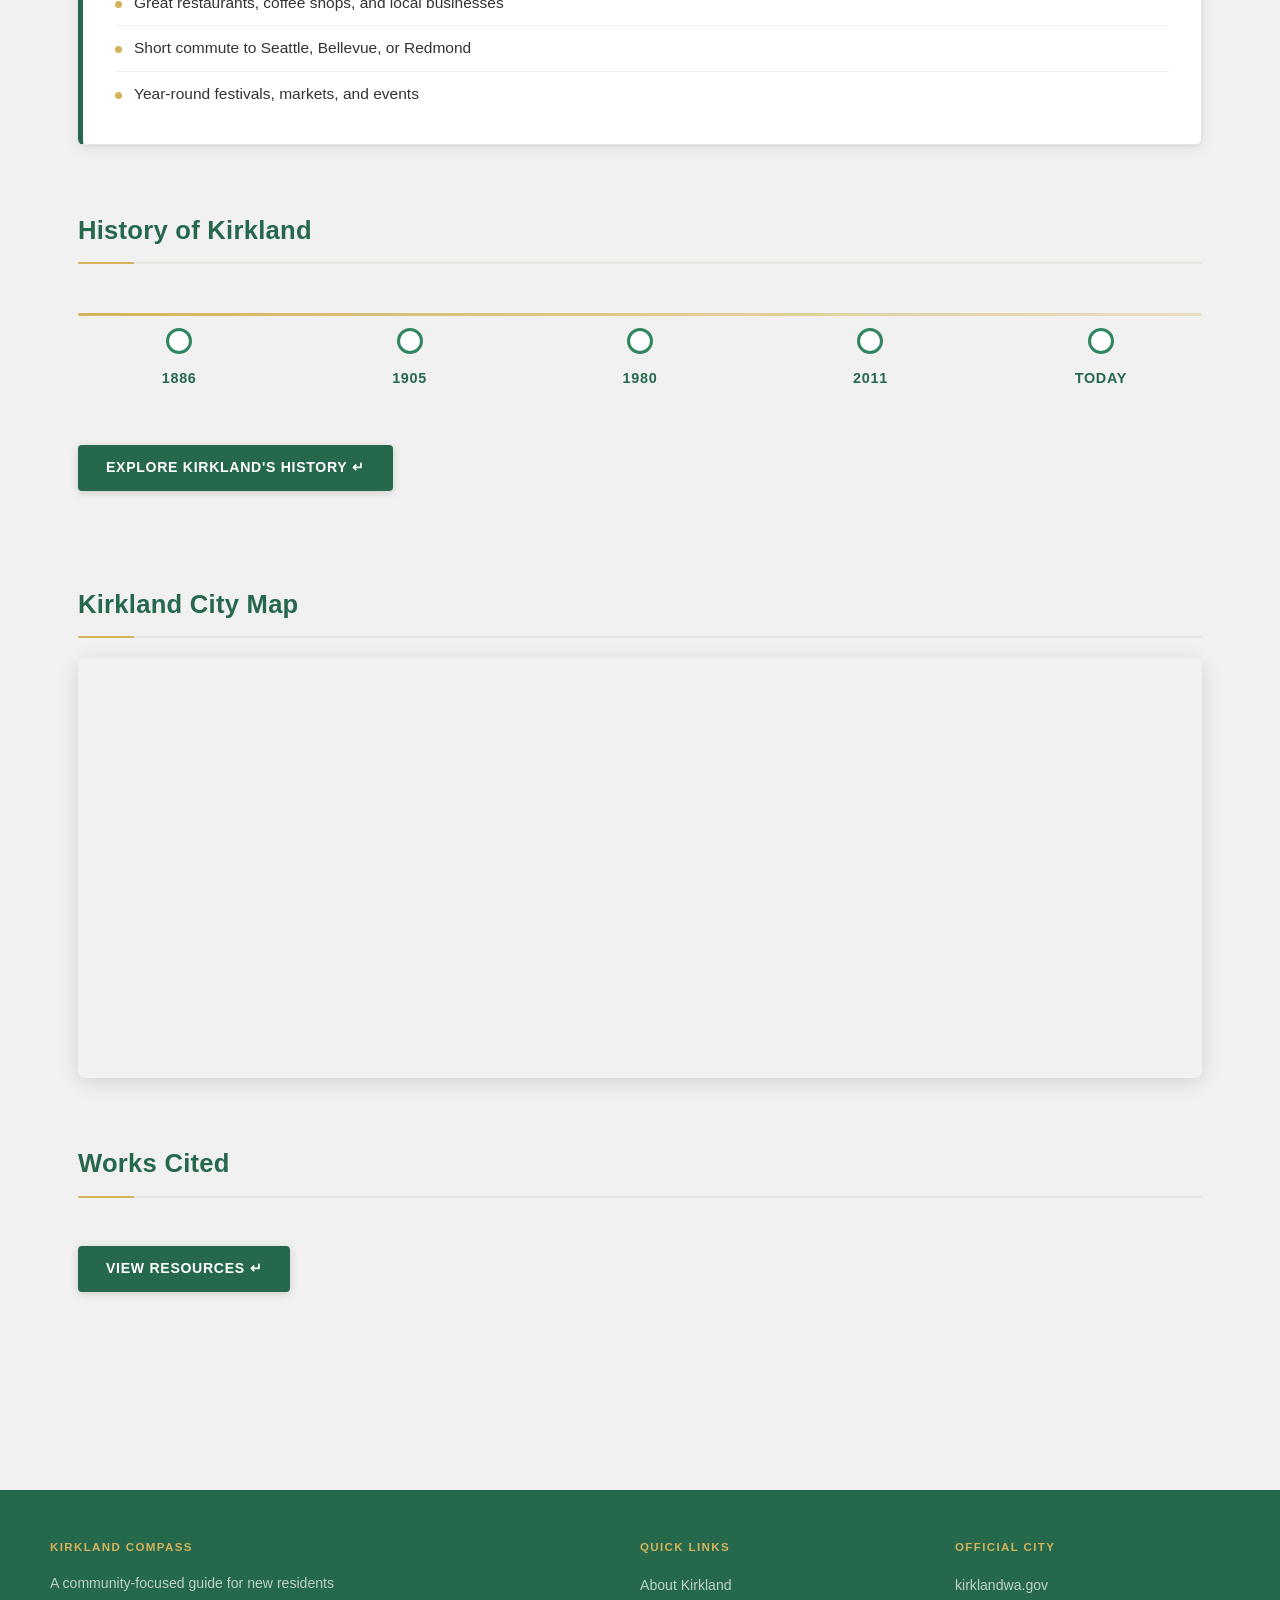
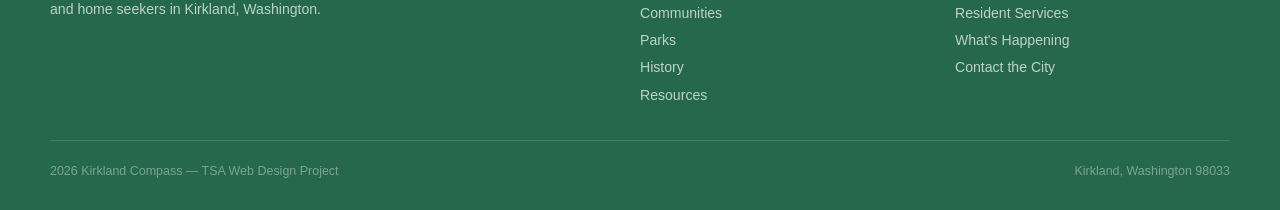
==== commit a1a3b7c8: "Update index.html" ====
--- a/index.html
+++ b/index.html
@@ -44,7 +44,7 @@
   <a href="#history">History</a>
   <a href="#map">Map</a>
   <a href="#worksCited">Works Cited</a>
-  <a href="activities.html" class="activities-link">Activities</a>
+  <a href="activities.html" class="page-link">Activities</a>
 </div>
 
 <div class="wrapper">
@@ -61,7 +61,7 @@
     </p>
   </div>
   <div class="about-btn-wrapper">
-    <a href="info.html" class="btn">Learn More About Kirkland →</a>
+    <a href="info.html" class="btn">Learn More About Kirkland ↵</a>
   </div>
 
   <h2 id="whyMoveSection">Why Move to Kirkland?</h2>
@@ -92,7 +92,7 @@
     </div>
     <div class="timeline-item" onclick="toggleTimeline(this)">
       <div class="circle"></div>
-      <h3>1980s</h3>
+      <h3>1980</h3>
       <p>Tech companies began to take root, driving rapid expansion.</p>
     </div>
     <div class="timeline-item" onclick="toggleTimeline(this)">
@@ -106,7 +106,7 @@
       <p>Kirkland is home to diverse communities, businesses, waterfront recreation, and strong neighborhood connections.</p>
     </div>
   </div>
-  <a href="history.html" class="btn">Explore Kirkland's History →</a>
+  <a href="history.html" class="btn">Explore Kirkland's History ↵</a>
 
   <h2 id="map">Kirkland City Map</h2>
   <div class="map-box">
@@ -116,7 +116,7 @@
   </div>
 
   <h2 id="worksCited">Works Cited</h2>
-  <a href="resources.html" class="btn">View Resources →</a>
+  <a href="resources.html" class="btn">View Resources ↵</a>
 
 </div>
 
--- a/style.css
+++ b/style.css
@@ -20,14 +20,10 @@
   line-height: 1.7;
 }
 
-/* ── Scroll offset fix ───────────────────────────────────────── */
 h2[id] {
   scroll-margin-top: calc(var(--subnav-height) + 20px);
 }
 
-/* ══════════════════════════════════════════════════════════════
-   TOP BAR  (mimics kirklandwa.gov's slim utility bar)
-══════════════════════════════════════════════════════════════ */
 .topbar {
   background: var(--green);
   color: rgba(255,255,255,0.75);
@@ -68,9 +64,6 @@
   text-transform: uppercase;
 }
 
-/* ══════════════════════════════════════════════════════════════
-   HERO
-══════════════════════════════════════════════════════════════ */
 header.hero {
   position: relative;
   height: 70vh;
@@ -92,6 +85,10 @@
 
 body.info header.hero {
   background-image: url('https://explore-kirkland.s3.amazonaws.com/images/main-images/202206_Kirkland_Downtown_Aerial_NeirChris_0820_74346e7f-d746-4094-87b5-46748b6c948f.jpg?v=1761868730');
+}
+
+body.activities header.hero {
+  background-image: url('https://images.squarespace-cdn.com/content/v1/61528b1f9e031c2872c8d9ec/b882dac2-40ad-4f69-a99f-5ab2ddd0e395/Juanita_1.jpg');
 }
 
 .hero-overlay {
@@ -100,7 +97,7 @@
   background: linear-gradient(
     to top,
     rgba(10, 35, 25, 0.82) 0%,
-    rgba(10, 35, 25, 0.35) 55%,
+    rgba(10, 35, 25, 0.35) 25%,
     rgba(0,0,0,0.1) 100%
   );
 }
@@ -140,9 +137,6 @@
   line-height: 1.65;
 }
 
-/* ══════════════════════════════════════════════════════════════
-   SUBNAV
-══════════════════════════════════════════════════════════════ */
 .subnav {
   height: var(--subnav-height);
   background: white;
@@ -180,18 +174,35 @@
   border-bottom-color: var(--gold);
 }
 
-/* ══════════════════════════════════════════════════════════════
-   WRAPPER
-══════════════════════════════════════════════════════════════ */
+.page-link{
+  margin-left:120px;
+}
+
+.subnav a.page-link {
+  color: var(--green);
+  background: rgba(212, 180, 91, 0.305);
+  border-radius: 3px;
+  padding: 0 14px;
+}
+
+.subnav a.page-link::before {
+  content: '↗';
+  font-size: 0.8rem;
+  opacity: 0.8;
+  margin-right: 4px;
+}
+
+.subnav a.page-link:hover {
+  background: rgba(212, 180, 91, 0.501);
+  border-bottom-color: var(--gold);
+}
+
 .wrapper {
   max-width: 1180px;
   margin: auto;
   padding: 50px 28px 90px;
 }
 
-/* ══════════════════════════════════════════════════════════════
-   SECTION HEADINGS  — city-gov style label + rule
-══════════════════════════════════════════════════════════════ */
 h2 {
   color: var(--green);
   margin-top: 64px;
@@ -218,9 +229,6 @@
   border-radius: 2px;
 }
 
-/* ══════════════════════════════════════════════════════════════
-   LINKS
-══════════════════════════════════════════════════════════════ */
 a {
   color: var(--green-light);
   transition: color 0.2s ease;
@@ -228,9 +236,6 @@
 
 a:hover { color: var(--green); }
 
-/* ══════════════════════════════════════════════════════════════
-   CARDS  — cleaner, more official look
-══════════════════════════════════════════════════════════════ */
 .card-list,
 .card-list-info {
   background: white;
@@ -283,9 +288,6 @@
   z-index: 1;
 }
 
-/* ══════════════════════════════════════════════════════════════
-   TIMELINE
-══════════════════════════════════════════════════════════════ */
 .timeline {
   position: relative;
   padding: 44px 0 20px;
@@ -361,9 +363,6 @@
 
 .timeline-item.active p { display: block; }
 
-/* ══════════════════════════════════════════════════════════════
-   MAP
-══════════════════════════════════════════════════════════════ */
 .map-box { margin-top: 20px; }
 
 .map {
@@ -375,9 +374,6 @@
   display: block;
 }
 
-/* ══════════════════════════════════════════════════════════════
-   ACCORDION  — clean gov-style panels
-══════════════════════════════════════════════════════════════ */
 .accordion {
   background: white;
   border-radius: 6px;
@@ -450,9 +446,7 @@
   border-top: 1px solid #eeede9;
 }
 
-/* ══════════════════════════════════════════════════════════════
-   BUTTON
-══════════════════════════════════════════════════════════════ */
+
 .btn {
   display: inline-flex;
   align-items: center;
@@ -478,9 +472,6 @@
   box-shadow: 0 5px 16px rgba(0,0,0,0.18);
 }
 
-/* ══════════════════════════════════════════════════════════════
-   CENTER / GALLERY / CAPTIONS
-══════════════════════════════════════════════════════════════ */
 .center { text-align: center; padding: 20px; }
 
 .gallery-container {
@@ -516,9 +507,6 @@
   letter-spacing: 0.01em;
 }
 
-/* ══════════════════════════════════════════════════════════════
-   WORKS CITED
-══════════════════════════════════════════════════════════════ */
 .works-cited {
   margin-top: 40px;
   border-top: 2px solid #ddd;
@@ -527,9 +515,6 @@
 
 .works-cited ul { padding-left: 20px; }
 
-/* ══════════════════════════════════════════════════════════════
-   FOOTER  — city-style footer
-══════════════════════════════════════════════════════════════ */
 footer.site-footer {
   background: var(--green);
   color: rgba(255,255,255,0.7);
@@ -584,9 +569,7 @@
   color: rgba(255,255,255,0.4);
 }
 
-/* ══════════════════════════════════════════════════════════════
-   PAGE THEMES
-══════════════════════════════════════════════════════════════ */
+body.activities,
 body.home,
 body.info {
   --green: #25684c;
@@ -612,9 +595,6 @@
   --text: #1f2f3a;
 }
 
-/* ══════════════════════════════════════════════════════════════
-   RESPONSIVE
-══════════════════════════════════════════════════════════════ */
 @media (max-width: 768px) {
   .topbar { display: none; }
   .hero-content { padding: 0 24px 40px; }
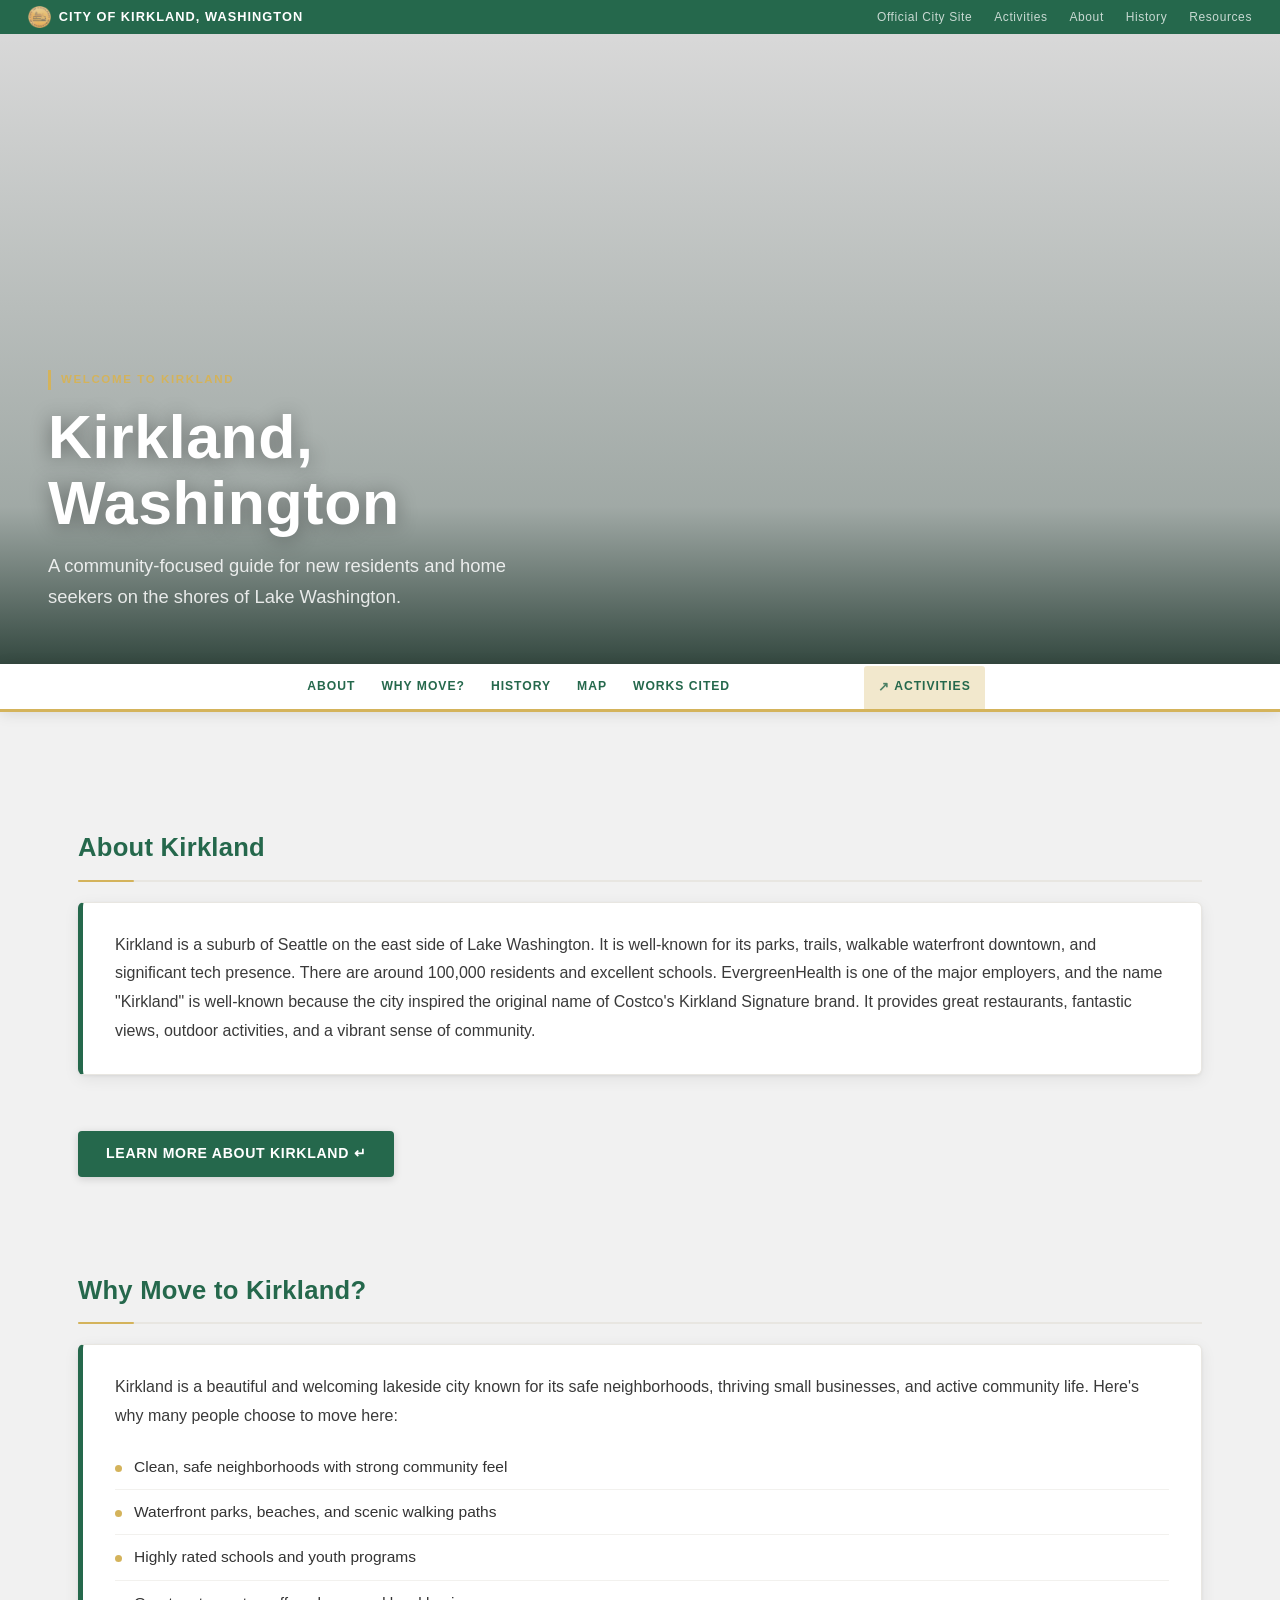
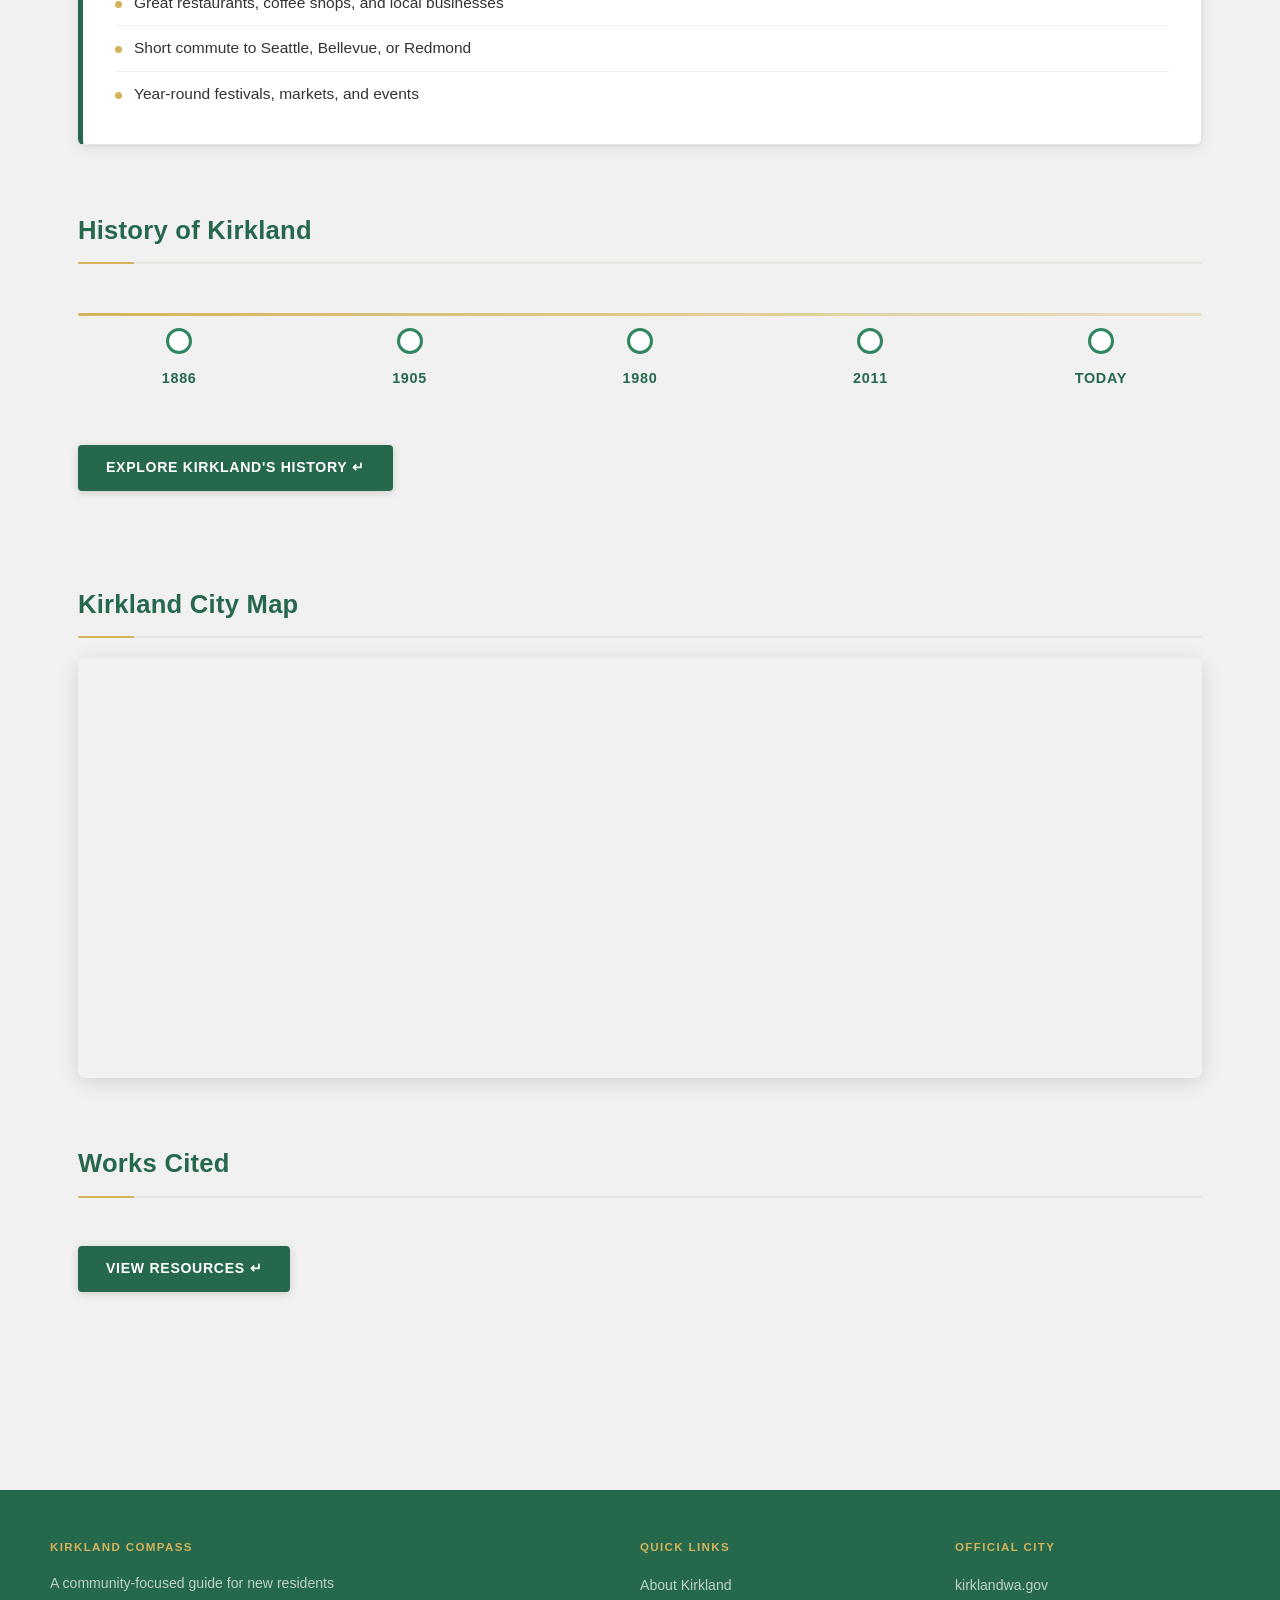
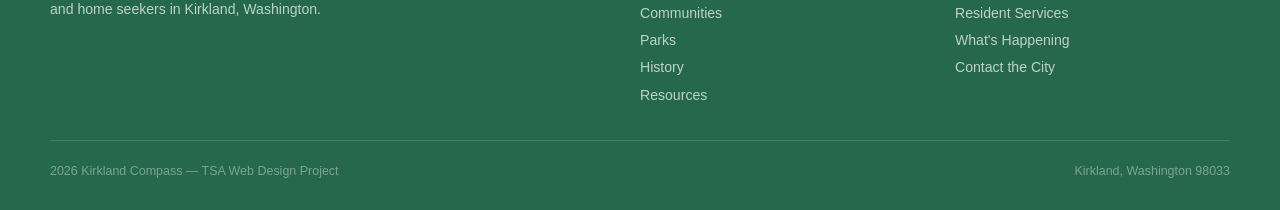
==== commit 7cd8443e: "Update index.html" ====
--- a/index.html
+++ b/index.html
@@ -54,7 +54,7 @@
     <p>
       Kirkland is a suburb of Seattle on the east side of Lake Washington. It is well-known
       for its parks, trails, walkable waterfront downtown, and significant tech presence.
-      There are roughly 97,000 residents and excellent schools.
+      There are around 100,000 residents and excellent schools.
       EvergreenHealth is one of the major employers, and the name "Kirkland" is well-known because
       the city inspired the original name of Costco's Kirkland Signature brand.
       It provides great restaurants, fantastic views, outdoor activities, and a vibrant sense of community.
@@ -106,6 +106,7 @@
       <p>Kirkland is home to diverse communities, businesses, waterfront recreation, and strong neighborhood connections.</p>
     </div>
   </div>
+  
   <a href="history.html" class="btn">Explore Kirkland's History ↵</a>
 
   <h2 id="map">Kirkland City Map</h2>
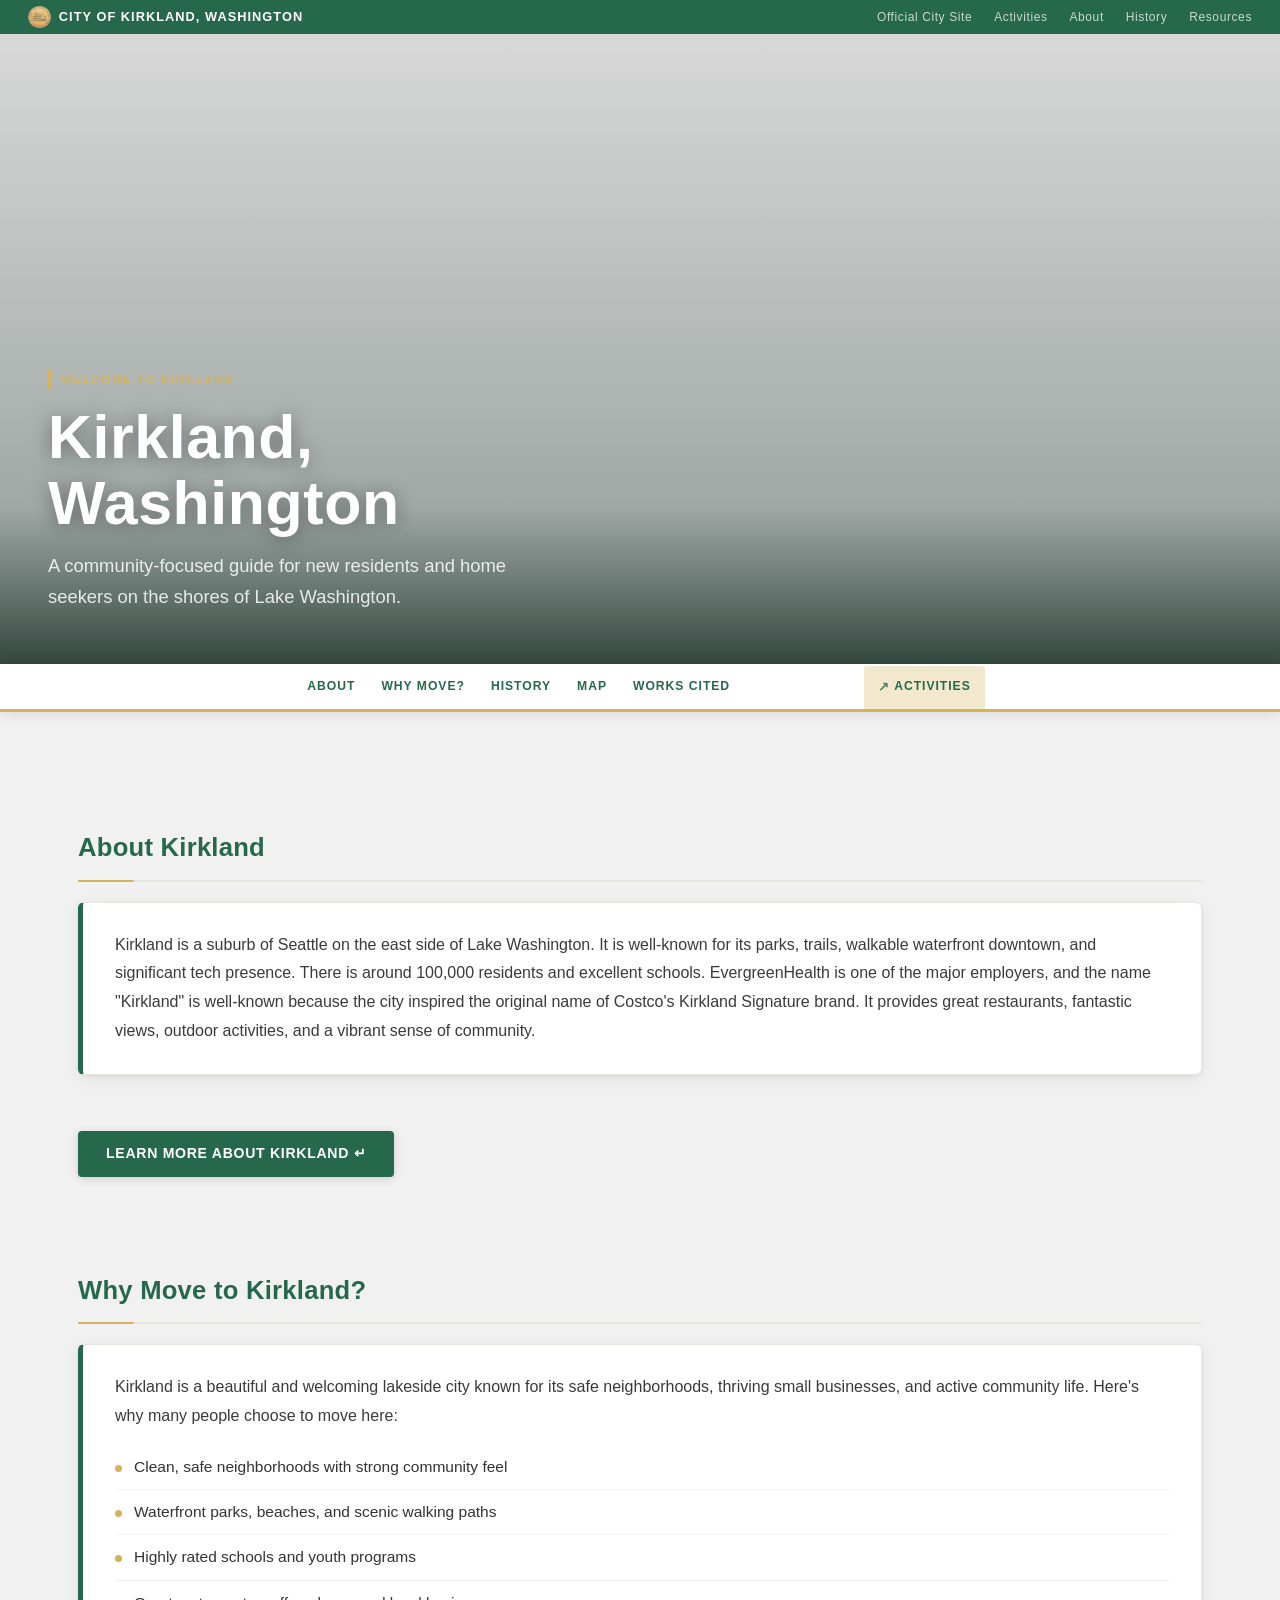
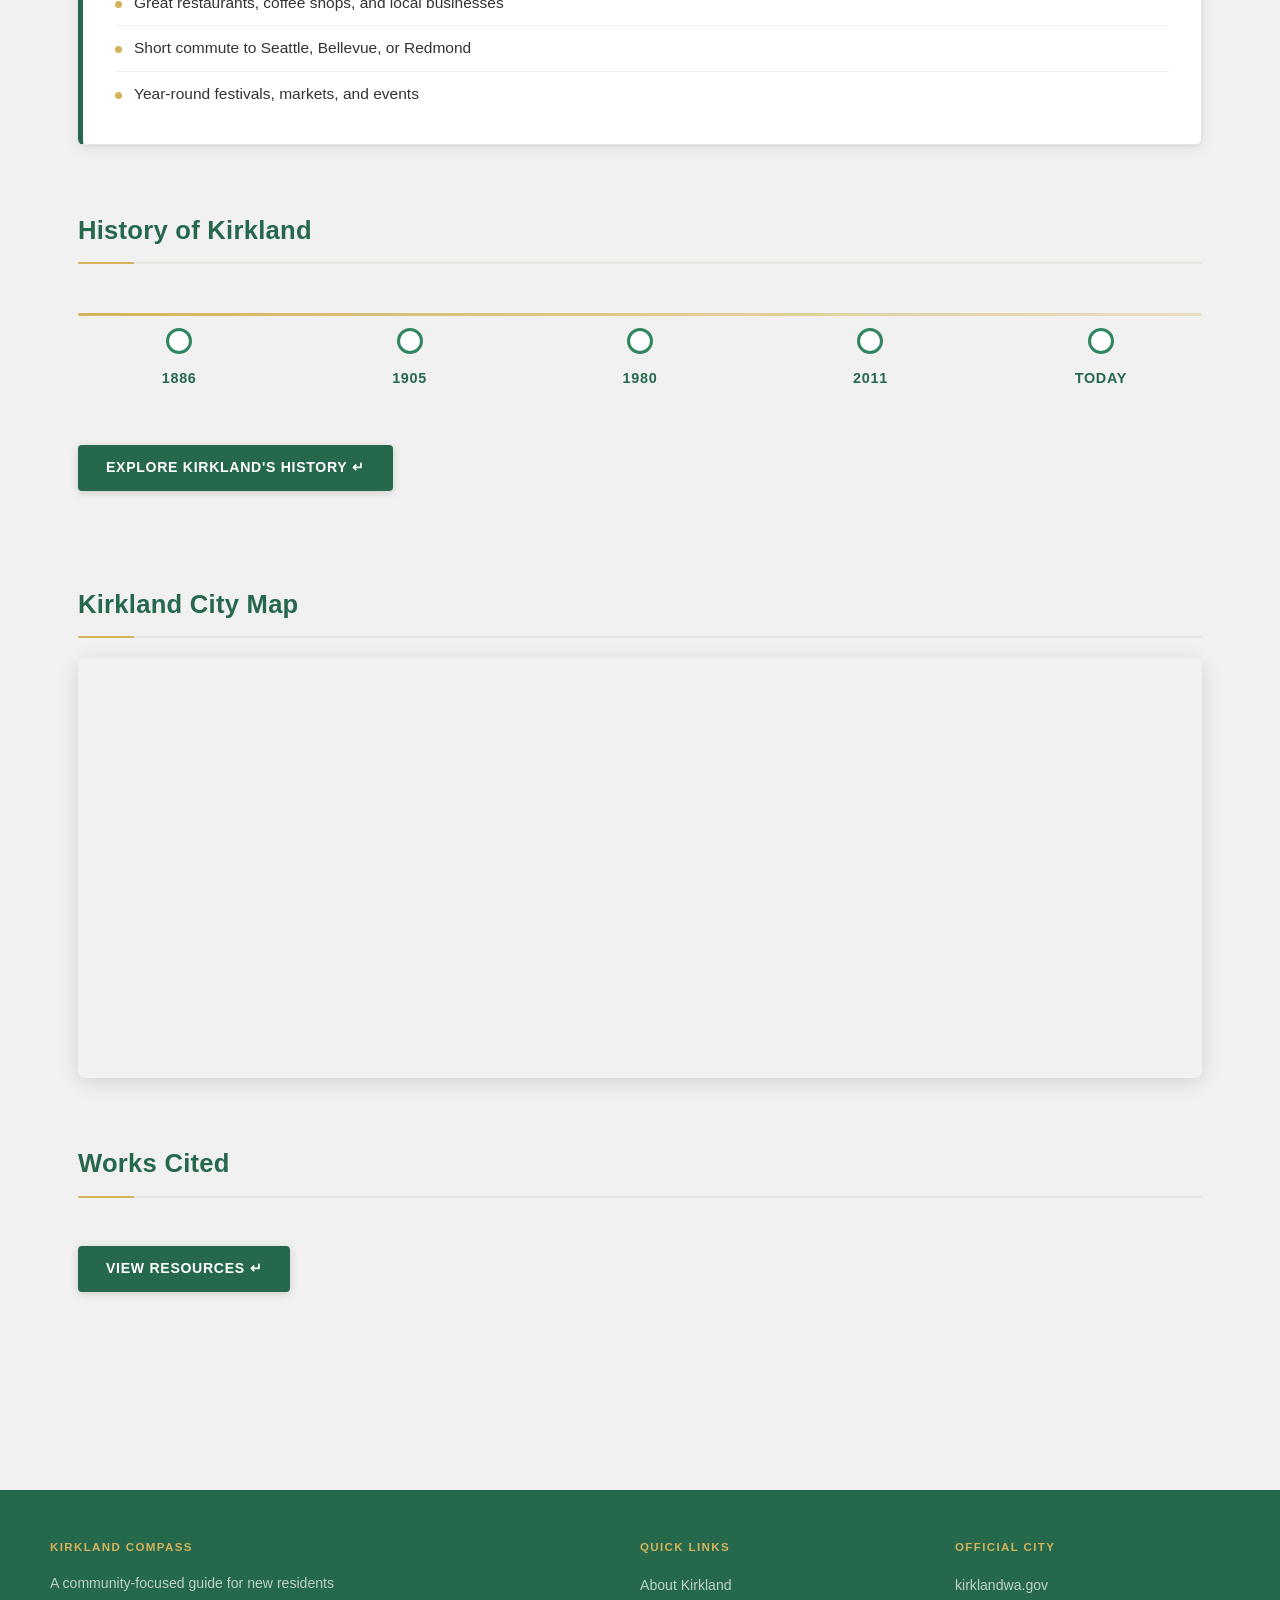
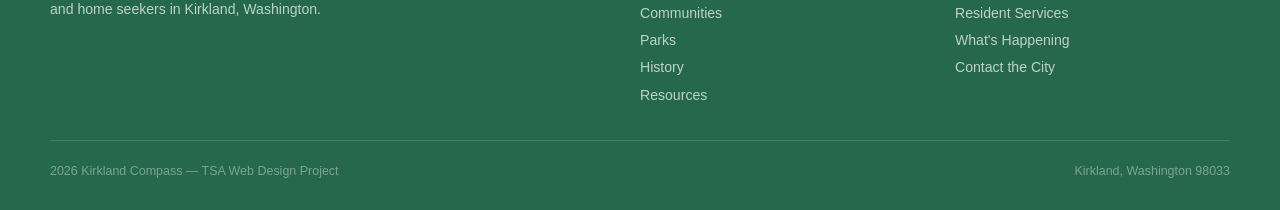
==== commit 82178793: "Update index.html" ====
--- a/index.html
+++ b/index.html
@@ -54,7 +54,7 @@
     <p>
       Kirkland is a suburb of Seattle on the east side of Lake Washington. It is well-known
       for its parks, trails, walkable waterfront downtown, and significant tech presence.
-      There are around 100,000 residents and excellent schools.
+      There is around 100,000 residents and excellent schools.
       EvergreenHealth is one of the major employers, and the name "Kirkland" is well-known because
       the city inspired the original name of Costco's Kirkland Signature brand.
       It provides great restaurants, fantastic views, outdoor activities, and a vibrant sense of community.
@@ -161,3 +161,4 @@
 
 </body>
 </html>
+
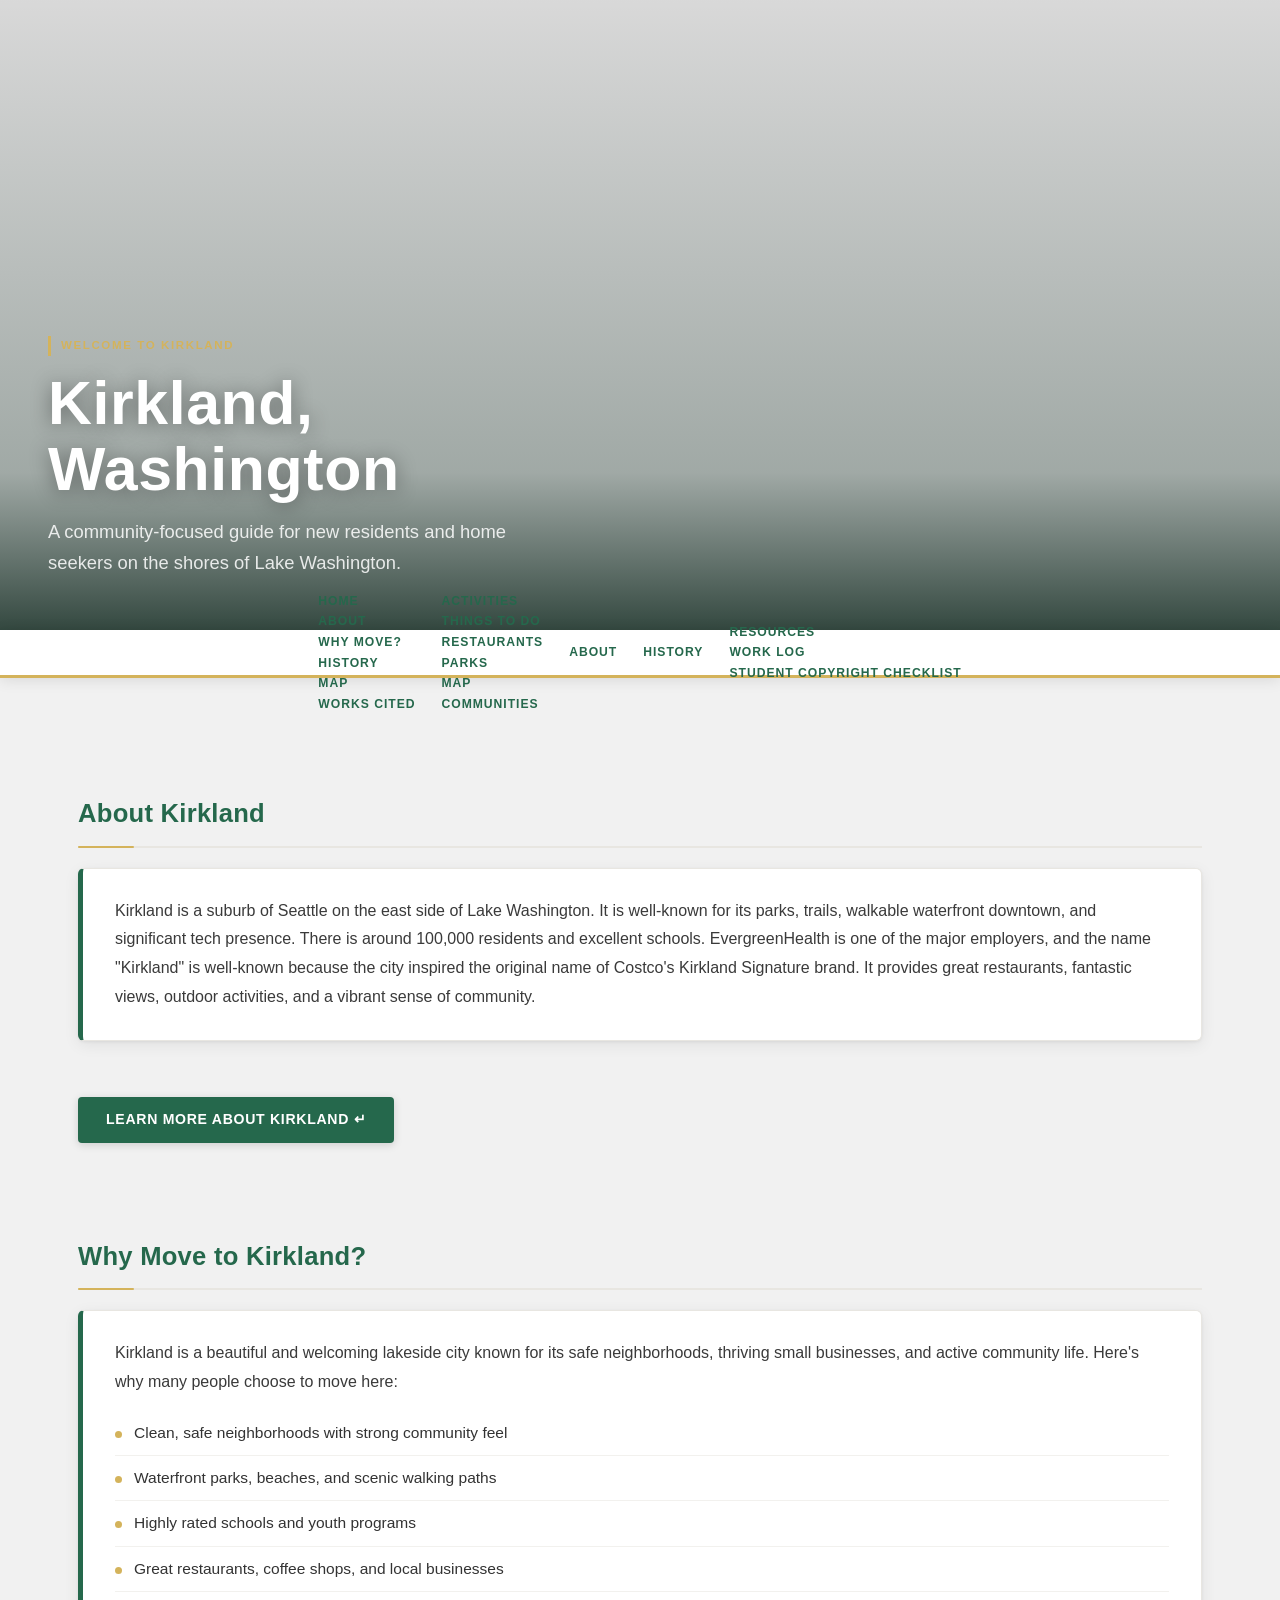
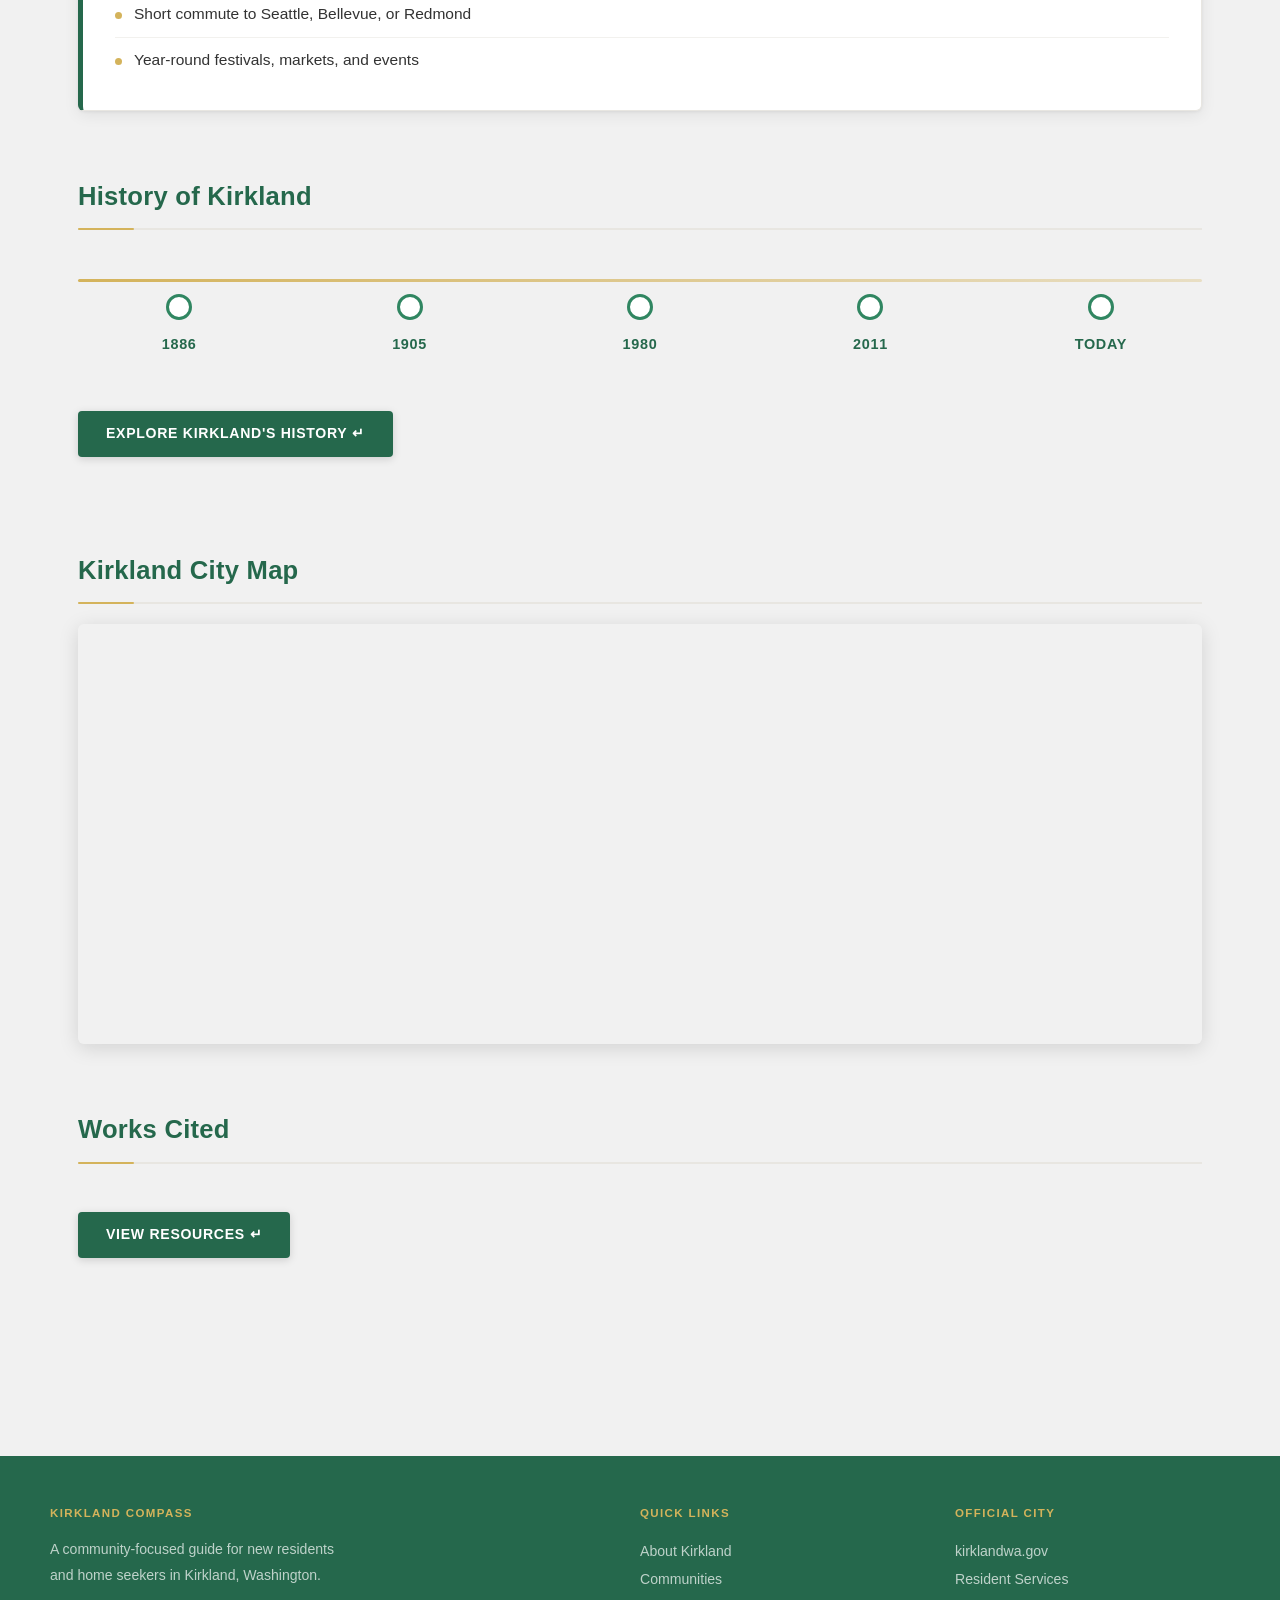
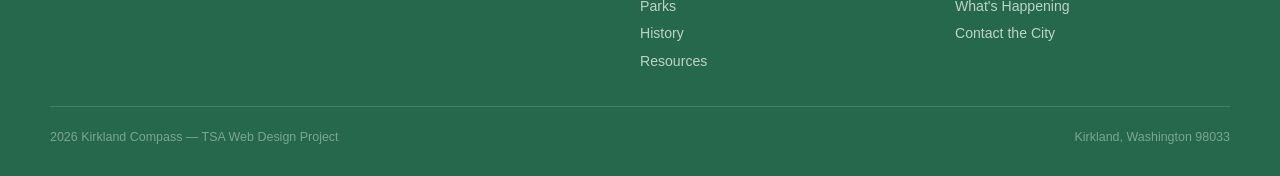
==== commit 1fc8eab4: "Update index.html" ====
--- a/index.html
+++ b/index.html
@@ -15,20 +15,6 @@
 
 <body class="home">
 
-<div class="topbar">
-  <div class="topbar-left">
-    <img src="KirkSeal.png" alt="Kirkland Seal">
-    <span>City of Kirkland, Washington</span>
-  </div>
-  <div>
-    <a href="https://www.kirklandwa.gov" target="_blank">Official City Site</a>
-    <a href="activities.html">Activities</a>
-    <a href="info.html">About</a>
-    <a href="history.html">History</a>
-    <a href="resources.html">Resources</a>
-  </div>
-</div>
-
 <header class="hero">
   <div class="hero-overlay"></div>
   <div class="hero-content">
@@ -39,12 +25,35 @@
 </header>
 
 <div class="subnav">
-  <a href="#about">About</a>
-  <a href="#whyMoveSection">Why Move?</a>
-  <a href="#history">History</a>
-  <a href="#map">Map</a>
-  <a href="#worksCited">Works Cited</a>
-  <a href="activities.html" class="page-link">Activities</a>
+  <div class="subnav-item">
+    <a href="index.html">Home</a>
+    <div class="subnav-dropdown">
+      <a href="index.html#about">About</a>
+      <a href="index.html#whyMoveSection">Why Move?</a>
+      <a href="index.html#history">History</a>
+      <a href="index.html#map">Map</a>
+      <a href="index.html#worksCited">Works Cited</a>
+    </div>
+  </div>
+  <div class="subnav-item">
+    <a href="activities.html">Activities</a>
+    <div class="subnav-dropdown">
+      <a href="activities.html#things-to-do">Things to Do</a>
+      <a href="activities.html#restaurants">Restaurants</a>
+      <a href="activities.html#parks">Parks</a>
+      <a href="activities.html#map">Map</a>
+      <a href="activities.html#communities">Communities</a>
+    </div>
+  </div>
+  <a href="info.html">About</a>
+  <a href="history.html">History</a>
+  <div class="subnav-item">
+    <a href="resources.html">Resources</a>
+    <div class="subnav-dropdown">
+      <a href="WebsiteDesignWorkLog.pdf">Work Log</a>
+      <a href="Student Copyright Checklist.pdf">Student Copyright Checklist</a>
+    </div>
+  </div>
 </div>
 
 <div class="wrapper">
@@ -67,7 +76,7 @@
   <h2 id="whyMoveSection">Why Move to Kirkland?</h2>
   <div class="card-list">
     <p>Kirkland is a beautiful and welcoming lakeside city known for its safe neighborhoods,
-       thriving small businesses, and active community life. Here's why many people choose to move here:</p>
+      thriving small businesses, and active community life. Here's why many people choose to move here:</p>
     <ul style="margin-top: 14px;">
       <li>Clean, safe neighborhoods with strong community feel</li>
       <li>Waterfront parks, beaches, and scenic walking paths</li>
@@ -106,7 +115,7 @@
       <p>Kirkland is home to diverse communities, businesses, waterfront recreation, and strong neighborhood connections.</p>
     </div>
   </div>
-  
+
   <a href="history.html" class="btn">Explore Kirkland's History ↵</a>
 
   <h2 id="map">Kirkland City Map</h2>
@@ -157,8 +166,19 @@
 function toggleTimeline(item) {
   item.classList.toggle("active");
 }
+
+document.querySelectorAll('.subnav-item > a').forEach(link => {
+  link.addEventListener('click', function(e) {
+    const item = this.parentElement;
+    if (item.querySelector('.subnav-dropdown') && window.innerWidth <= 768) {
+      e.preventDefault();
+      const isOpen = item.classList.contains('open');
+      document.querySelectorAll('.subnav-item').forEach(i => i.classList.remove('open'));
+      if (!isOpen) item.classList.add('open');
+    }
+  });
+});
 </script>
 
 </body>
 </html>
-
--- a/style.css
+++ b/style.css
@@ -595,11 +595,123 @@
   --text: #1f2f3a;
 }
 
+.hamburger {
+  display: none;
+  background: none;
+  border: none;
+  color: white;
+  font-size: 1.4rem;
+  cursor: pointer;
+}
+
+.mobile-menu {
+  display: none;
+  flex-direction: column;
+  background: var(--green);
+  padding: 8px 0;
+}
+
+.mobile-menu a {
+  color: rgba(255,255,255,0.85);
+  text-decoration: none;
+  padding: 12px 24px;
+  font-size: 0.85rem;
+  border-bottom: 1px solid rgba(255,255,255,0.1);
+  letter-spacing: 0.05em;
+}
+
+.mobile-menu a:hover { color: var(--gold); }
+
+.mobile-menu.open { display: flex; }
+
 @media (max-width: 768px) {
-  .topbar { display: none; }
-  .hero-content { padding: 0 24px 40px; }
-  .subnav { gap: 0; overflow-x: auto; justify-content: flex-start; padding: 0 12px; }
-  .subnav a { font-size: 0.7rem; padding: 0 8px; white-space: nowrap; }
-  footer.site-footer .footer-inner { grid-template-columns: 1fr; gap: 24px; }
-  footer.site-footer .footer-bottom { flex-direction: column; gap: 8px; text-align: center; }
-}
+
+  .topbar-links { display: none; }
+  .hamburger { display: block; }
+
+  .hero-content {
+    padding: 0 20px 36px;
+  }
+
+  .hero-content h1 {
+    font-size: 2rem;
+  }
+
+  .subnav {
+    height: auto;
+    flex-wrap: wrap;
+    justify-content: center;
+    padding: 6px 8px;
+    gap: 4px;
+    overflow-x: unset;
+  }
+
+  .subnav a {
+    font-size: 0.68rem;
+    padding: 6px 10px;
+    height: auto;
+    white-space: nowrap;
+    border-radius: 3px;
+    border-bottom: none;
+    margin-bottom: 0;
+  }
+
+  .subnav a:hover {
+    border-bottom-color: transparent;
+  }
+
+  .page-link {
+    margin-left: 0;
+  }
+
+  .timeline {
+    flex-direction: column;
+    align-items: flex-start;
+    gap: 0;
+    padding: 0 0 20px 20px;
+  }
+
+  .timeline::before {
+    top: 0;
+    left: 13px;
+    width: 3px;
+    height: 100%;
+  }
+
+  .timeline-item {
+    position: relative;
+    width: 100%;
+    text-align: left;
+    padding: 0 0 28px 28px;
+    display: flex;
+    flex-direction: column;
+    align-items: flex-start;
+  }
+
+  .timeline-item .circle {
+    position: absolute;
+    left: -34px;
+    margin: 0;
+    top: 2px;
+  }
+
+  .timeline-item p {
+    text-align: left;
+  }
+
+  .wrapper {
+    padding: 30px 16px 60px;
+  }
+
+  footer.site-footer .footer-inner {
+    grid-template-columns: 1fr;
+    gap: 24px;
+  }
+
+  footer.site-footer .footer-bottom {
+    flex-direction: column;
+    gap: 8px;
+    text-align: center;
+  }
+
+}
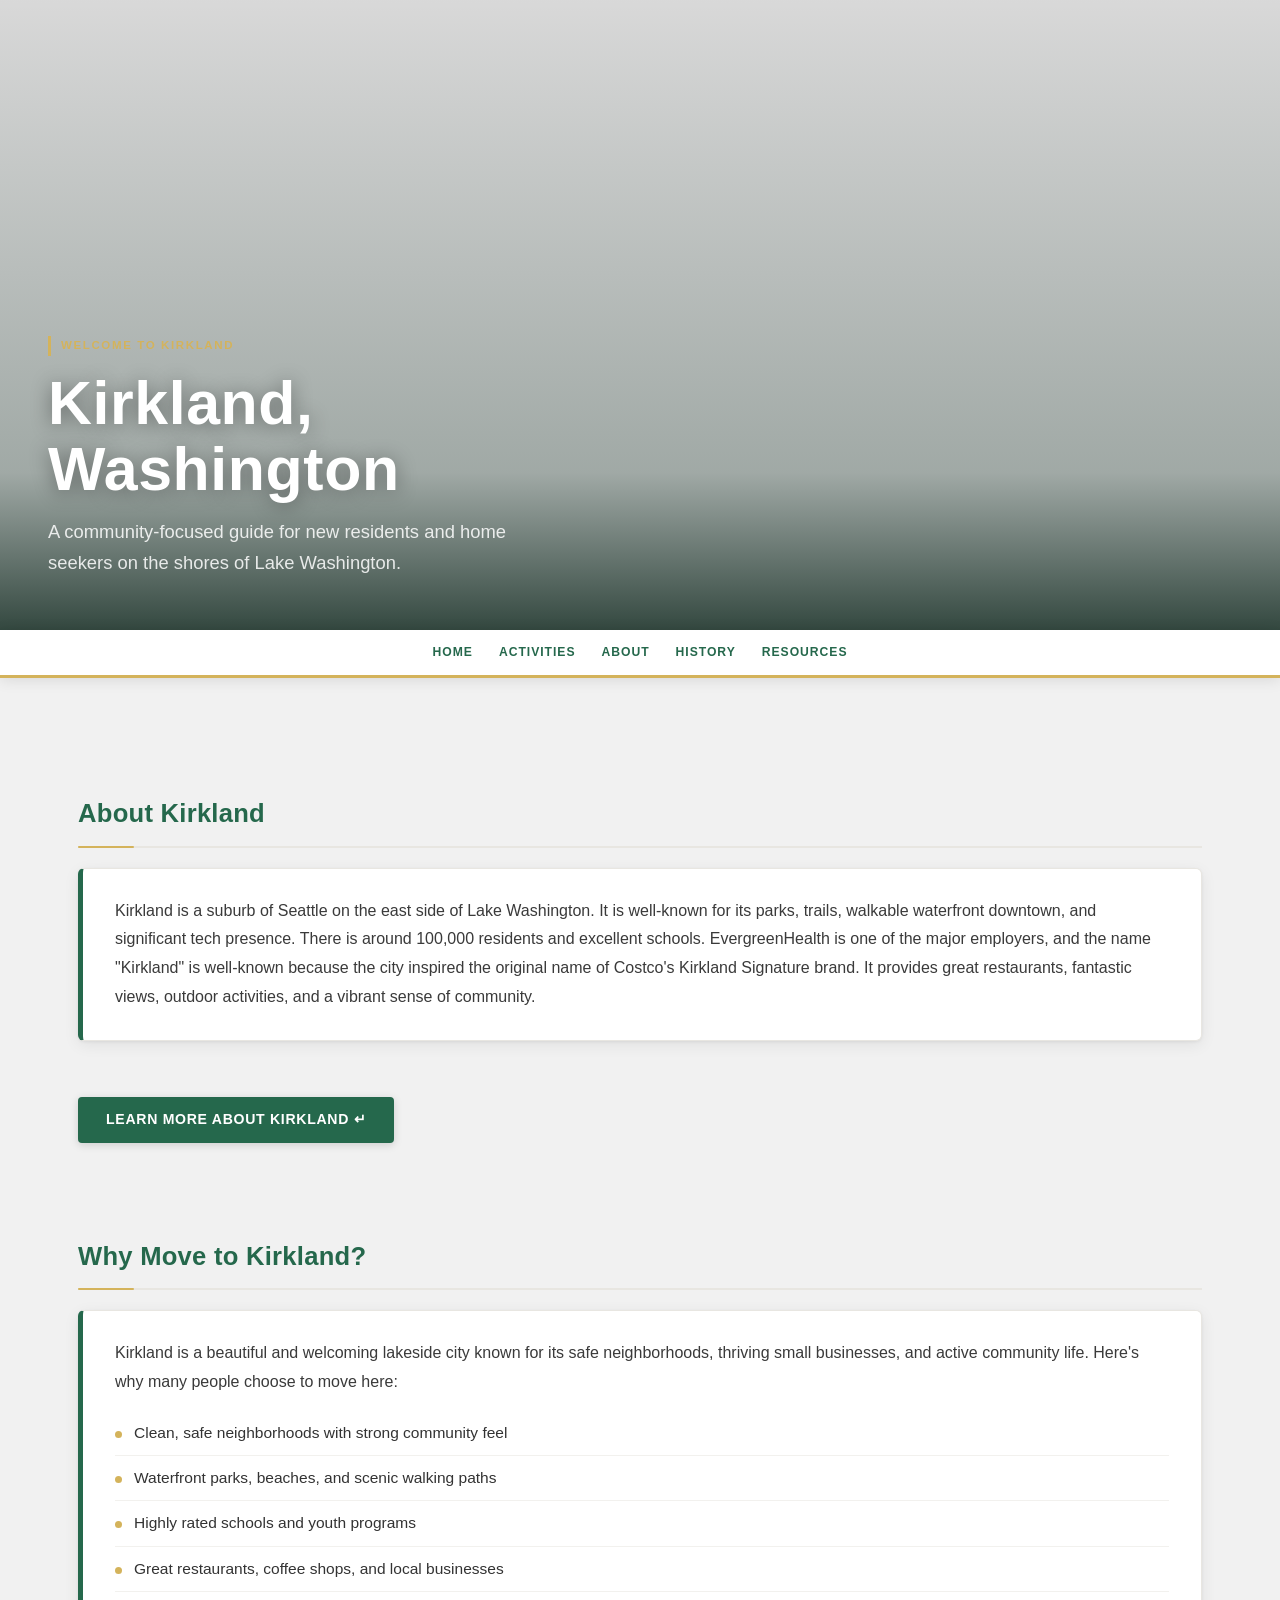
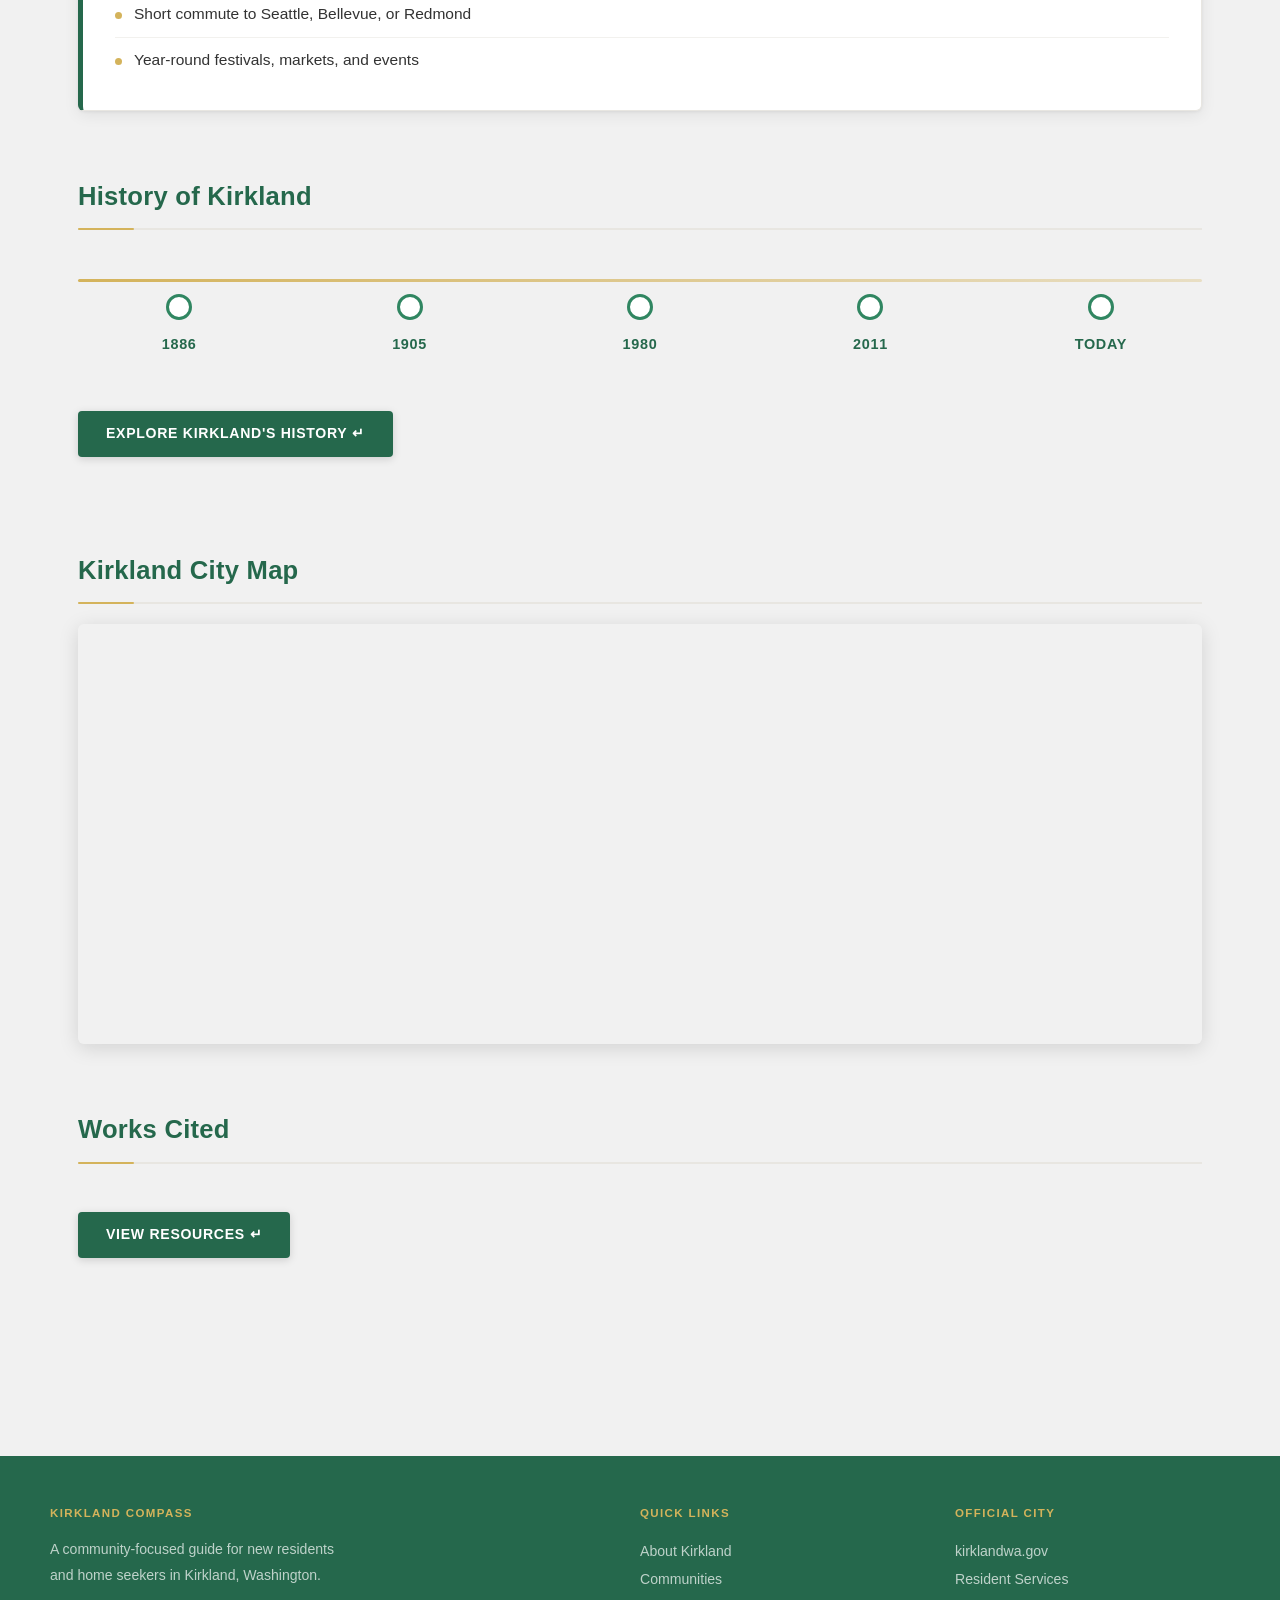
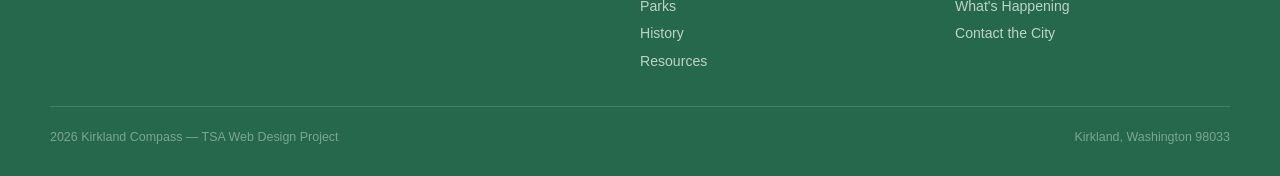
==== commit a5d20f83: "Update index.html" ====
--- a/index.html
+++ b/index.html
@@ -168,17 +168,35 @@
 }
 
 document.querySelectorAll('.subnav-item > a').forEach(link => {
+  let tapped = false;
+
   link.addEventListener('click', function(e) {
     const item = this.parentElement;
-    if (item.querySelector('.subnav-dropdown') && window.innerWidth <= 768) {
-      e.preventDefault();
-      const isOpen = item.classList.contains('open');
-      document.querySelectorAll('.subnav-item').forEach(i => i.classList.remove('open'));
-      if (!isOpen) item.classList.add('open');
+    const dropdown = item.querySelector('.subnav-dropdown');
+
+    if (dropdown && window.innerWidth <= 768) {
+      if (!tapped) {
+        e.preventDefault(); // first tap opens dropdown
+        const isOpen = item.classList.contains('open');
+        document.querySelectorAll('.subnav-item').forEach(i => i.classList.remove('open'));
+        if (!isOpen) item.classList.add('open');
+        tapped = true;
+
+        // Close dropdown and reset tapped if user clicks outside
+        document.addEventListener('click', function docListener(event) {
+          if (!item.contains(event.target)) {
+            item.classList.remove('open');
+            tapped = false;
+            document.removeEventListener('click', docListener);
+          }
+        });
+      } else {
+        // second tap follows the link
+        tapped = false; // reset for next time
+      }
     }
   });
 });
 </script>
-
 </body>
 </html>
--- a/style.css
+++ b/style.css
@@ -24,46 +24,6 @@
   scroll-margin-top: calc(var(--subnav-height) + 20px);
 }
 
-.topbar {
-  background: var(--green);
-  color: rgba(255,255,255,0.75);
-  font-size: 0.75rem;
-  letter-spacing: 0.05em;
-  padding: 6px 28px;
-  display: flex;
-  justify-content: space-between;
-  align-items: center;
-}
-
-.topbar a {
-  color: rgba(255,255,255,0.75);
-  text-decoration: none;
-  margin-left: 18px;
-  transition: color 0.2s;
-}
-
-.topbar a:hover { color: var(--gold); }
-
-.topbar-left {
-  display: flex;
-  align-items: center;
-  gap: 8px;
-}
-
-.topbar-left img {
-  height: 22px;
-  width: auto;
-  opacity: 0.9;
-}
-
-.topbar-left span {
-  font-weight: 600;
-  font-size: 0.8rem;
-  color: white;
-  letter-spacing: 0.08em;
-  text-transform: uppercase;
-}
-
 header.hero {
   position: relative;
   height: 70vh;
@@ -76,7 +36,7 @@
 }
 
 body.resources header.hero {
-  background-image: url('https://sandee.com/_next/image?url=https%3A%2F%2Fcdn.sandee.com%2F54395_1650_1100.avif&w=640&q=75');
+  background-image: url('https://beautifulwashington.com/images/bridle-trails-state-park/bridle-trails-state-park-2.jpg');
 }
 
 body.history header.hero {
@@ -174,27 +134,69 @@
   border-bottom-color: var(--gold);
 }
 
-.page-link{
-  margin-left:120px;
-}
-
-.subnav a.page-link {
+.subnav-item {
+  position: relative;
+  height: 100%;
+  display: flex;
+  align-items: center;
+}
+
+.subnav-item > a {
+  font-size: 0.76rem;
+  font-weight: 700;
+  letter-spacing: 0.08em;
+  text-transform: uppercase;
   color: var(--green);
-  background: rgba(212, 180, 91, 0.305);
-  border-radius: 3px;
-  padding: 0 14px;
-}
-
-.subnav a.page-link::before {
-  content: '↗';
-  font-size: 0.8rem;
-  opacity: 0.8;
-  margin-right: 4px;
-}
-
-.subnav a.page-link:hover {
-  background: rgba(212, 180, 91, 0.501);
+  text-decoration: none;
+  padding: 0 12px;
+  height: 100%;
+  display: flex;
+  align-items: center;
+  transition: color 0.2s, background 0.2s;
+  border-bottom: 3px solid transparent;
+  margin-bottom: -3px;
+}
+
+.subnav-item > a:hover,
+.subnav-item:hover > a {
+  background: rgba(31, 77, 58, 0.06);
   border-bottom-color: var(--gold);
+}
+
+.subnav-dropdown {
+  display: none;
+  position: absolute;
+  top: 100%;
+  left: 0;
+  background: white;
+  border-top: 3px solid var(--gold);
+  border-radius: 0 0 6px 6px;
+  box-shadow: 0 8px 24px rgba(0,0,0,0.12);
+  min-width: 170px;
+  padding: 6px 0;
+  z-index: 1000;
+}
+
+.subnav-item:hover .subnav-dropdown {
+  display: block;
+}
+
+.subnav-dropdown a {
+  display: block;
+  padding: 9px 18px;
+  height: auto;
+  font-size: 0.74rem;
+  font-weight: 700;
+  letter-spacing: 0.07em;
+  text-transform: uppercase;
+  color: var(--green);
+  border-bottom: none;
+  margin-bottom: 0;
+}
+
+.subnav-dropdown a:hover {
+  background: rgba(31, 77, 58, 0.06);
+  border-bottom-color: transparent;
 }
 
 .wrapper {
@@ -445,7 +447,6 @@
   padding: 16px 22px;
   border-top: 1px solid #eeede9;
 }
-
 
 .btn {
   display: inline-flex;
@@ -590,44 +591,12 @@
 body.resources {
   --green: #2e8b57;
   --green-light: #3cb371;
-  --gold: #4da6ff;
+  --gold: #A99170;
   --soft-bg: #f1f1f1;
   --text: #1f2f3a;
 }
 
-.hamburger {
-  display: none;
-  background: none;
-  border: none;
-  color: white;
-  font-size: 1.4rem;
-  cursor: pointer;
-}
-
-.mobile-menu {
-  display: none;
-  flex-direction: column;
-  background: var(--green);
-  padding: 8px 0;
-}
-
-.mobile-menu a {
-  color: rgba(255,255,255,0.85);
-  text-decoration: none;
-  padding: 12px 24px;
-  font-size: 0.85rem;
-  border-bottom: 1px solid rgba(255,255,255,0.1);
-  letter-spacing: 0.05em;
-}
-
-.mobile-menu a:hover { color: var(--gold); }
-
-.mobile-menu.open { display: flex; }
-
 @media (max-width: 768px) {
-
-  .topbar-links { display: none; }
-  .hamburger { display: block; }
 
   .hero-content {
     padding: 0 20px 36px;
@@ -660,8 +629,12 @@
     border-bottom-color: transparent;
   }
 
-  .page-link {
-    margin-left: 0;
+  .subnav-item:hover .subnav-dropdown {
+    display: none;
+  }
+
+  .subnav-item.open .subnav-dropdown {
+    display: block;
   }
 
   .timeline {
